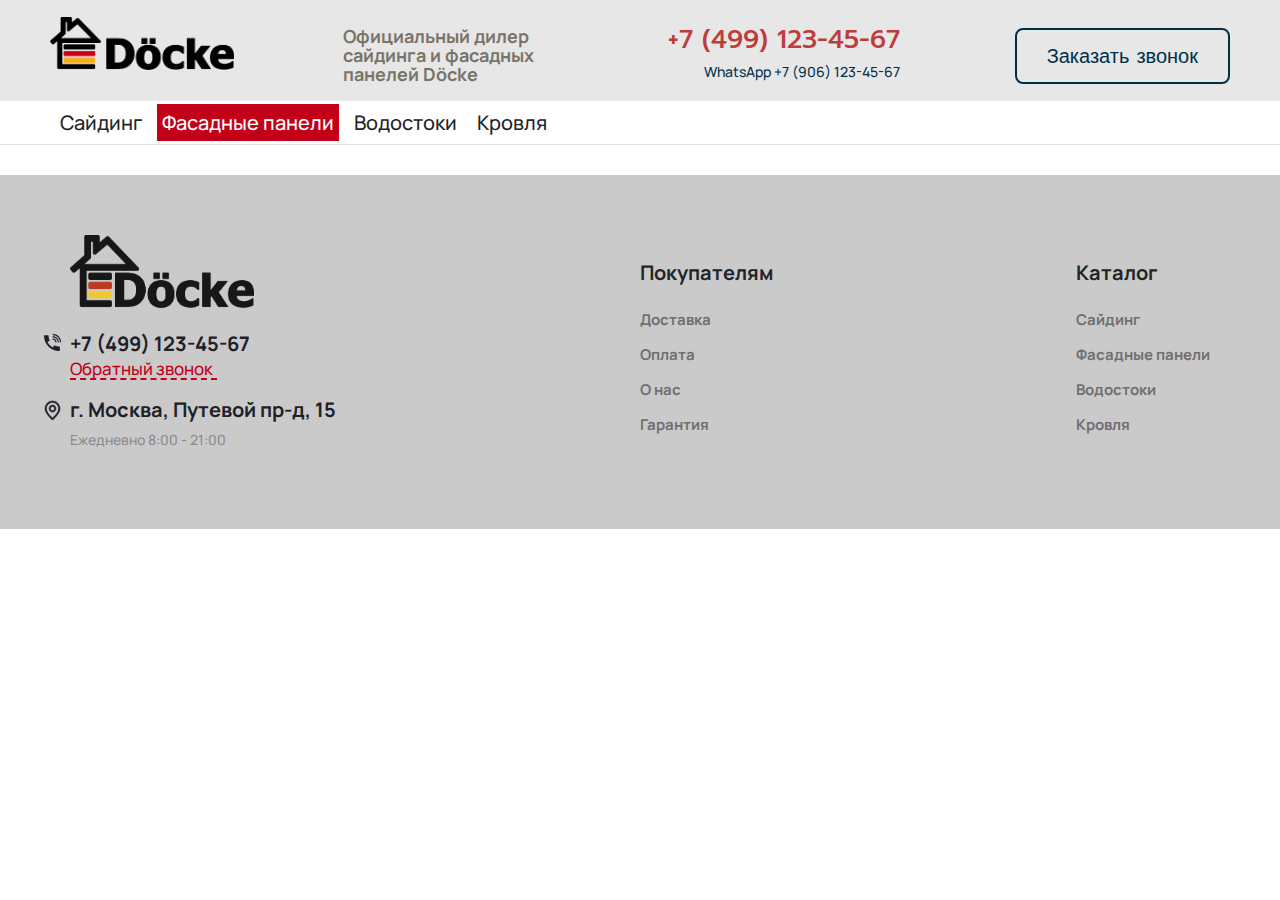
==== product.html @ a4b22310 "55" ====
<!DOCTYPE html>
<html lang="en">
<head>
  <meta charset="UTF-8">
  <title>Title</title>
  <link rel="preconnect" href="https://fonts.googleapis.com">
  <link rel="preconnect" href="https://fonts.gstatic.com" crossorigin>
  <link href="https://fonts.googleapis.com/css2?family=Manrope:wght@400;500&family=Prompt:wght@500;700&display=swap"
        rel="stylesheet">
  <link rel="stylesheet" href="https://unpkg.com/swiper/swiper-bundle.min.css"/>
  <link rel="stylesheet" href="css/reset.css">
  <link rel="stylesheet" href="css/slick.css">
  <link rel="stylesheet" href="css/style.css">
</head>
<body>
<button class="scrollUp"></button>
<header class="header">
  <div class="container">
    <div class="header-wrapper">
      <div class="logo">
        <img src="images/icons/logo.webp" alt="logo" class="logo-img">
      </div>
      <div class="header-oficial-text">
        <p class="oficial-text">
          Официальный дилер
          сайдинга и фасадных
          панелей Döcke
        </p>
      </div>
      <div class="header-phone">
        <div class="phone-num">
          <a href="tel:+74991234567" class="phone-link">+7 (499) 123-45-67</a>
        </div>
        <div class="whatsapp">
          <a href="https://web.whatsapp.com/send?phone=79061234567" class="whatsapp-link">WhatsApp +7 (906)
            123-45-67</a>
        </div>
      </div>
      <button class="header-callback">
        <span>Заказать звонок</span>
      </button>
    </div>
  </div>
  <div class="header-bottom-wrapper">
    <div class="container">
      <div class="header-bottom-inner">
        <ul class="catalog-inner">
          <li class="catalog-list-item">
            <a href="#" class="catalog-link-item">
              Сайдинг
            </a>
          </li>
          <li class="catalog-list-item">
            <a href="#" class="catalog-link-item active">
              Фасадные панели
            </a>
          </li>
          <li class="catalog-list-item">
            <a href="#" class="catalog-link-item">
              Водостоки
            </a>
          </li>
          <li class="catalog-list-item">
            <a href="#" class="catalog-link-item">
              Кровля
            </a>
          </li>
        </ul>
      </div>
    </div>
  </div>
</header>


<section class="catalog">
  <div class="container">
    <div class="catalog-inner">
      <div class="filter-catalog">

      </div>

</section>

<footer class="footer">
  <div class="container">
    <div class="footer-wrapper">
      <div class="contact">
        <div class="logo">
          <img src="images/logo-bottom.png" alt="logo" class="logo-img">
        </div>
        <div class="phone-item">
          <span class="phone-top"></span>
          <a href="tel:+74991234567" class="phone-link-footer">+7 (499) 123-45-67</a>
          <a href="#" class="bottom-callback">Обратный звонок</a>
        </div>
        <div class="address">
          <span class="city-name">г. Москва, Путевой пр-д, 15 </span>
          <span class="working-mode">Ежедневно 8:00 - 21:00</span>
        </div>
      </div>
      <div class="menu">
        <div class="byers">
          <p class="list-title">Покупателям</p>
          <ul class="list-byers">
            <li class="list-item">
              <a href="#" class="byers-link">
                Доставка
              </a>
            </li>
            <li class="list-item">
              <a href="#" class="byers-link">
                Оплата
              </a>
            </li>
            <li class="list-item">
              <a href="#" class="byers-link">
                О нас
              </a>
            </li>
            <li class="list-item">
              <a href="#" class="byers-link">
                Гарантия
              </a>
            </li>
          </ul>
        </div>
        <div class="catalog">
          <p class="list-title">Каталог</p>
          <ul class="catalog-list">
            <li class="list-item">
              <a href="#" class="catalog-link">
                Сайдинг
              </a>
            </li>
            <li class="list-item">
              <a href="#" class="catalog-link">
                Фасадные панели
              </a>
            </li>
            <li class="list-item">
              <a href="#" class="catalog-link">
                Водостоки
              </a>
            </li>
            <li class="list-item">
              <a href="#" class="catalog-link">
                Кровля
              </a>
            </li>
          </ul>
        </div>
      </div>
    </div>
  </div>
</footer>
<script src="js/jquery-3.6.0.min.js"></script>
<script src="js/loopcounter.js"></script>
<script src="js/slick.js"></script>
<script src="js/main.js"></script>
</body>
</html>
---- css/style.css ----
@import "siding.css";

*,
*::before,
*::after {
    box-sizing: border-box;
}

a {
    color: inherit;
    text-decoration: none;
}

button {
    border: none;
    background-color: transparent;
    cursor: pointer;
    color: inherit;
}

.scrollUp {
    content: '';
    display: none;
    border: none;
    position: fixed;
    bottom: 25px;
    right: 25px;
    width: 41px;
    height: 41px;
    background-color: #fbac15;
    background-repeat: no-repeat;
    z-index: 3;
}

.scrollUp:hover {
    transition: all .2s ease;
    background-color: #C2870FFF;
}

.scrollUp::after {
    content: '';
    position: fixed;
    width: 17px;
    border-bottom: 3px solid #232427;
    right: 31px;
    z-index: 4;
    transform: rotate(45deg);

}

.scrollUp::before {
    content: '';
    position: fixed;
    width: 17px;
    border-bottom: 3px solid #232427;
    right: 41px;
    z-index: 4;
    transform: rotate(135deg);

}


li{
    list-style: none;
}

/* font-family: 'Manrope', sans-serif;
font-family: 'Prompt', sans-serif;
 */

/* #fbac15 --желтый */
/* #ca0019-- красный */

body {
    color: #003049;
    font-family: "Manrope", sans-serif;
    font-size: 14px;
    line-height: 19px;
    font-weight: 500;
}

.modal-wrapper {
    display: none;
    position: absolute;
    max-width: 500px;
    width: 50%;
    height: 250px;
    background: #232427;
    top: 32%;
    right: 31%;
    z-index: 10;
    border-radius: 8px;
    padding: 20px;
}

.input-text {
    position: relative;
    display: block;
    font-size: 18px;
    font-weight: 700;
    margin-top: 30px;
    text-align: center;
    color: white;
}

.close-btn {
    position: absolute;
    content: '';
    width: 30px;
    height: 30px;
    right: 10px;
    top: 18px;

}

.close-btn::after {
    position: absolute;
    content: '';
    border-bottom: 2px solid #fff;
    width: 23px;
    right: 10px;
    top: 8px;
    transform: rotate(45deg);
}

.close-btn::before {
    position: absolute;
    content: '';
    border-bottom: 2px solid #fff;
    width: 23px;
    right: 10px;
    top: 8px;
    transform: rotate(316deg);
}

.input-item {
    padding: 8px;
    margin-top: 10px;
    width: 100%;
}

.modal-inner {
    display: flex;
    justify-content: space-between;
}

.modal-btn {
    display: block;
    margin-top: 30px;
    padding: 10px 40px;
    background: #fbac15;
}

.container {
    max-width: 1220px;
    margin-left: auto;
    margin-right: auto;
    padding: 0 20px;
}

.header {
    padding: 10px 0 0;
    background-color: #e7e7e7;
}

.header-wrapper {
    display: flex;
    justify-content: space-between;
    align-items: center;
}

.logo {
    max-width: 184px;
    padding-bottom: 20px;
}

.logo-img {
    width: 100%;
}

.header-oficial-text {
    max-width: 226px;
}

.oficial-text {
    color: #797467;
    padding: 15px;
    font-weight: 700;
    font-size: 18px;
}

.header-phone {
    max-width: 296px;
    padding: 20px;
}

.phone-link {
    position: relative;
    color: #bf3c3c;
    font-size: 26px;
    font-weight: 500;
    font-family: "Prompt", sans-serif;
}


.mobile {
    font-size: 0;
}

.phone-link:hover {
    color: #003049;
    text-decoration: underline;
    font-weight: 700;
}

.whatsapp {
    text-align: end;
    padding-top: 10px;
}

.whatsapp-link {
    position: relative;
}

.whatsapp-link:hover {
    text-decoration: underline;
    font-weight: 700;
}

.header-callback {
    font-size: 20px;
    color: #003049;
    border: 2px solid #003049;
    padding: 11px 30px;
    border-radius: 8px;
    font-weight: 500;
    font-family: "Prompt", sans-serif;
}

.header-callback:hover {
    color: #ca0019;
    border: 2px solid #ca0019;
}

.main {
    padding: 90px 0 90px;
    background-color: #fafafa;
    position: relative;
}

.main-content {
    display: flex;
    justify-content: space-between;
    align-items: center;
}

.text-wrapper {
    width: 40%;
}

.main-title {
    font-weight: 700;
    font-size: 32px;
    line-height: 46px;
    color: #31302e;
}

.red-title {
    color: #c20018;
}

.yelloy-title {
    color: #fbac15;
}

.bg-main {
    max-width: 60%;
}

.bg-img {
    width: 100%;
}

.item-text {
    margin-left: 20px;
    font-size: 21px;
    font-weight: 400;
    color: #6b6b64;
}


.content-inner {
    max-width: 300px;
}

.add-sale {
    font-size: 20px;
    font-weight: 500;
    margin-top: 20px;
    padding: 15px 46px;
    background: #fbac15;
    color: #000;
    border-radius: 8px;
}

.add-sale:hover {
    color: #fff;
}

.sale-sale {
    padding-top: 22px;
    text-align: center;
    font-size: 18px;
}

.counter-wrapper {
    margin-top: 58px;
}

.text-counter {
    color: #c20018;
    font-size: 23px;
}

.counter-inner {
    padding-top: 18px;
    display: flex;
}

.counter-item {
    display: flex;
    flex-direction: column;
    justify-content: space-around;
    width: 80px;
    height: 80px;
    border: 2px solid #23242775;
    border-radius: 8px;
    padding: 10px;
    margin: 3px;
}

.counter-hours,
.counter-days,
.counter-minutes,
.counter-seconds {
    text-align: center;
    color: #c20018;
    font-size: 40px;
}

.counter-text {
    color: #d3d3d3;
    font-size: 12px;
    display: block;
    text-align: center;
}

.reasons {
    padding: 90px 0 90px;
}

.big-decor {
    text-align: center;
    font-size: 85px;
    color: #c20018;
    margin-right: 4px;
}

.reasons-decor-text {
    font-weight: 500;
    font-size: 32px;
    line-height: 54px;
    color: #797467;
    padding-bottom: 40px;
}

.reasons-content {
    display: flex;
    align-items: baseline;
}

.reasons-inner {
    display: flex;
    justify-content: space-between;
    align-items: center;
}

.reasons-item {
    display: flex;
    padding: 7px 0;
    align-items: center;
}

.reasons-num {
    font-size: 40px;
    font-weight: 700;
    color: #b7b7b7;
}

.reasons-text {
    font-size: 20px;
    font-weight: 700;
    margin-left: 20px;
    line-height: 30px;
}

.reasons-decor {
    position: relative;
    display: block;
    border: 2px solid #ca0019;
    width: 20px;
    height: 2px;
    border-radius: 10px;
}

.reasons-decor::after {
    position: absolute;
    content: "";
    border: 2px solid #000;
    width: 20px;
    height: 2px;
    top: -9px;
    left: -2px;
    border-radius: 10px;
}

.reasons-decor::before {
    position: absolute;
    content: "";
    border: 2px solid #fbac15;
    width: 20px;
    height: 2px;
    top: 5px;
    left: -2px;
    border-radius: 10px;
}

.item-wrapper {
    margin-left: 50px;
}

.reasons-bg {
    max-width: 500px;
    position: relative;
}

.decor-bg {
    width: 100%;
}

.pulse {
    position: absolute;
    border: 2px solid #cd5a69b8;
    border-radius: 50%;
    height: 380px;
    width: 380px;
    left: -50%;
    opacity: 0;
    top: -30px;
    z-index: -1;
    animation: pulseCenter 6s linear;
    animation-iteration-count: infinite;
}

.pulse.pulse-2 {
    animation-delay: 2s;
}

.pulse.pulse-3 {
    animation-delay: 4s;
}

@keyframes pulseCenter {
    0% {
        transform: scale(0.1);
        opacity: 0;
    }
    50% {
        opacity: 1;
    }
    100% {
        transform: scale(1.2);
        opacity: 0;
    }
}

.products {
    padding: 90px 0 90px;
    background-color: #fafafa;
}

.products-title {
    text-align: center;
    font-weight: 700;
    font-size: 40px;
    line-height: 54px;
    color: #797467;
}

.products-title-wrapper {
    display: flex;
    align-items: baseline;
}

.products-top-wrapper {
    display: flex;
    justify-content: space-between;
    align-items: center;
    padding: 10px 10px 60px;
}

.category-counter {
    margin-left: 32px;
}

.siries-num,
.siries-text {
    font-size: 18px;
    color: #c20018;
}

.category-title {
    font-size: 33px;
}

.view-all-category {
    position: relative;
    padding: 10px 38px 10px 10px;
    background-color: #ccc;
}

.view-all-category::after {
    position: absolute;
    content: '';
    border-bottom: 2px solid #c20018;
    width: 15px;
    height: 1px;
    right: 16px;
    top: 50%;
}

.view-all-category::before {
    position: absolute;
    content: '';
    border-bottom: 2px solid #c20018;
    width: 5px;
    height: 1px;
    right: 16px;
    top: 46%;
    transform: rotate(45deg);
}

.view-all-category:hover {
    background-color: #fbac15;
    color: white;
}

.view-all-category span {
    font-size: 14px;
    color: #c20018;
}

.products-siries-inner {
    display: flex;
    flex-wrap: wrap;
}

.products-siries-item {
    display: flex !important;
    flex-direction: column;
    justify-content: end;
    background-color: #fff;
    max-width: 275px;
    margin: 10px;
    padding: 10px;
    border: 1px solid #e0e0e0;
    overflow: hidden;
}

.prewiev-img {
    transition: all .4s ease-in-out;
    width: 100%;
}

.prewiev-img:hover {
    transform: scale(0.95);
}

.products-siries-id {
    text-align: center;
    font-weight: 700;
    font-size: 16px;
    padding: 10px 0 10px;
}

.popular-product {
    padding: 90px 0 90px;
}

.popular-inner {
    position: relative;
}

.popular-item {
    display: flex !important;
    max-width: 371px;
    height: 510px;
    border: 1px solid #e0e0e0;
    margin: 10px;
    flex-direction: column;
    justify-content: space-between;
    transition: all .3s ease-in-out;
}

.popular-item:hover {
    transform: scale(1.005);
    box-shadow: 4px 4px 36px -4px rgba(34, 60, 80, 0.28);
}

.popular-link {
    display: block;
    padding: 10px;
    overflow: hidden;
}

.popular-img {
    width: 100%;
}

.popular-bottom-text {
    padding: 10px;
    width: 100%;
    background-color: #fafafa;
    display: flex;
    flex-direction: column;
}

.popular-text {
    padding: 12px;
    font-size: 22px;
    font-weight: 700;
    font-family: 'Prompt', sans-serif;
}

.popular-price {
    display: block;
    font-size: 20px;
    border-bottom: 1px dashed #cccccc;
    line-height: 35px;
}

.popular-category {
    display: block;
    font-size: 20px;
    border-bottom: 1px dashed #cccccc;
    line-height: 35px;
}

.popular-bye {
    margin-top: 10px;
    display: block;
    text-align: center;
    padding: 10px 15px;
    background-color: #c20018;
    color: white;
}

.slick-prev {
    position: absolute;
    font-size: 0;
    width: 40px;
    height: 40px;
    background-color: #232427;
    bottom: 50%;
    left: -16px;
    z-index: 1;
}

.slick-next {
    position: absolute;
    font-size: 0;
    width: 40px;
    height: 40px;
    background-color: #232427;
    bottom: 50%;
    right: -16px;
    z-index: 1;
}

.slick-next:hover {
    background-color: #c20018;
    transition: all .3s ease-in-out;
    transform: scale(1.3);
    box-shadow: 4px 4px 18px 9px rgba(146, 146, 146, 0.3);
}

.slick-prev:hover {
    background-color: #c20018;
    transition: all .3s ease-in-out;
    transform: scale(1.3);
    box-shadow: 4px 4px 18px 9px rgba(146, 146, 146, 0.3);
}

.slick-prev::after {
    position: absolute;
    content: '';
    border-bottom: 3px solid #fff;
    width: 15px;
    left: 10px;
    border-radius: 6px;
    bottom: 54%;
    transform: rotate(320deg);
}

.slick-prev::before {
    position: absolute;
    content: '';
    border-bottom: 3px solid #fff;
    width: 15px;
    left: 10px;
    border-radius: 6px;
    bottom: 33%;
    transform: rotate(220deg);
}

.slick-next::after {
    position: absolute;
    content: '';
    border-bottom: 3px solid #fff;
    width: 15px;
    left: 14px;
    border-radius: 6px;
    bottom: 54%;
    transform: rotate(45deg);
}

.slick-next::before {
    position: absolute;
    content: '';
    border-bottom: 3px solid #fff;
    width: 15px;
    left: 14px;
    border-radius: 6px;
    bottom: 32%;
    transform: rotate(320deg);
}

.slick-slide {
    margin: 10px;
}

.benefits {
    padding: 60px 0 60px;
    background-color: #1D2027;
}

.benefits-title {
    padding: 70px 0 70px;
    text-align: center;
    font-size: 32px;
    color: white;
}

.benefits__wrapper-item {
    display: flex;
    margin-bottom: 85px;
    height: 267px;
}

.content-img1 {
    width: 70%;
    background-image: url(../images/benefits/Фасадные-панели-Docke-Klinker-под-клинкерный-кирпич-цвета-Каракумы.png);
}

.content-img2 {
    width: 70%;
    background-image: url(../images/benefits/Гибкая-черепица-Docke-PREMIUM-ШЕФФИЛД-Фладен-купить-мягкую-кровлю-Дёке.png);
}

.content-img3 {
    width: 70%;
    background-image: url(../images/benefits/Купить-водостоки-для-крыши-—-цены-на-пластиковые-водосточные-системы-«Дёке».png);
}

.content-img4 {
    width: 70%;
    background-image: url(../images/benefits/Pdf.png);
}

.benefits-img {
    width: 100%;
    display: block;
}

.benefits-content {
    width: 30%;
    background-color: #fff;
    padding: 35px;
    display: flex;
    flex-direction: column;
    justify-content: space-between;
}

.benefits-subtitle {
    font-size: 18px;
    padding-top: 40px;
}

.content-top {
    display: flex;
    justify-content: space-between;
    align-items: center;
}

.num-item {
    color: #c20018;
    font-size: 18px;
    font-weight: 700;
}

.decor-item {
    display: block;
    position: relative;
}

.decor-item::before {
    position: absolute;
    content: '';
    width: 16px;
    border-bottom: 3px solid #c20018;
    top: 0;
    right: 0;
}

.decor-item::after {
    position: absolute;
    content: '';
    width: 16px;
    border-bottom: 3px solid #c20018;
    top: 0;
    right: 0;
    transform: rotate(90deg);
}

.benefits-text {
    color: #8A8B90;
}

.slick-dots {
    display: flex;
    margin-left: 5%;
    font-size: 0;
}

li.slick-active {
    background-color: #c20018;
}

.slick-dots > li {
    width: 8px;
    height: 8px;
    border-radius: 90px;
    border: 1px solid #c20018;
    margin: 0 3px;
}

.slick-dots li button {
    font-size: 0;
}

.review {
    padding: 90px 0 90px;
}

.view-all-review {
    width: 162px;
    display: flex;
    justify-content: space-between;
    align-items: center;
    padding: 12px;
    margin-bottom: 10px;
    background-color: #ccc;
}

.view-all-review span {
    display: block;
}

.review-item {
    position: relative;
    background: #F4F6F8;
    height: 300px;
}

.review-img-wrap {
    position: absolute;
    right: 35px;
    bottom: -19%;
    width: 315px;
    height: 315px;
    background-repeat: no-repeat;
    background-position: center;
    background-size: contain;
    border-radius: 50%;
}

.review-img {
    width: 100%;
    display: block;
    border-radius: 5%;
}

.review-content {
    width: 66%;
    padding: 25px;
}

.review-content-top {
    border-bottom: 1px solid #E3E3E3FF;
    padding: 8px;
}

.review-name {
    font-size: 22px;
    color: #000;
    line-height: 20px;
}

.review-date {
    color: #8A8B90;
    margin-left: 20px;
}

.review-plus,
.review-content-main {
    display: flex;
}

.plus-text {
    margin-left: 11px;
}

.review-minus,
.review-content-main {
    margin-top: 20px;
    display: flex;
}

.review-content-middle {
    margin-top: 20px;
}

.review-descr {
    color: #8A8B90;
    margin-right: 10px;
}

.jobs {
    padding: 90px 0 175px;
    background: #F4F6F8;
}

.jobs-inner {
    display: grid;
    grid-gap: 10px;
    grid-template-columns: repeat(4, 1fr);
    grid-template-rows: repeat(2, 1fr);
}

.jobs-item {
    overflow: hidden;
    position: relative;
    border-radius: 2%;
}

.jobs-img {
    transform: scale(3);
    width: 100%;
    z-index: 1;
    filter: grayscale(100%) blur(1px) brightness(68%);
}

.jobs-img:hover {
    filter: grayscale(0);
    transform: scale(1.1);
    transition: all .3s ease-in-out;
    z-index: -1;
}

.jobs-content {
    position: absolute;
    z-index: 1;
    width: 100%;
}

.jobs-wrap-text {
    padding: 30px;
    display: flex;
    justify-content: space-between;
}

.text-item,
.jobs-num {
    color: white;
    font-size: 21px;
    line-height: 28px;
}

.jobs-link {
    display: block;
    background-color: #fbac15;
    color: white;
    font-size: 16px;
    text-align: center;
    width: 39px;
    height: 38px;
    padding: 10px;
    margin-left: 30px;
}

.question {
    padding: 90px 0 90px;
}

.question-text {
    flex-grow: 1;
    padding: 0 10px;
}

.question-text form {
    width: 100%;
}
.question-wrapper {
    display: flex;
    justify-content: space-between;
    align-items: center;
}

.question-content {
    padding: 0 10px;
}

.bottom-img {
    display: block;
    width: 100%;
}

.form-wrapper {
    display: block;
    max-width: 500px;
}

.bottom-text {
    font-size: 18px;
    line-height: 41px;

}

.red-bg {
    padding: 3px;
    background-color: #c20018;
    color: white;
}

.input-bottom {
    display: block;
    background: #F4F6F8;
    border: none;
    margin-top: 30px;
    padding: 10px;
    width: 100%;
}

.question-subtitle {
    margin-bottom: 30px;
    font-size: 45px;
    color: #1D2027;
    line-height: 54px;
}

.input-bottom-btn {
    border-radius: 4px;
    margin-top: 30px;
    padding: 10px 20px;
    background: #fbac15;
    color: #1D2027;
    font-size: 20px;
    font-weight: 700;
    width: 100%;
}

.footer {
    background: #cacacb;
    padding: 60px 0 60px;
}

.footer-wrapper {
    padding: 0 20px;
    display: flex;
    justify-content: space-between;
    align-items: center;
}

.menu {
    display: contents;
}

.phone-item,
.address {
    display: flex;
    flex-direction: column;
    margin-bottom: 20px;
}

.phone-link-footer,
.city-name {
    position: relative;
    font-size: 20px;
    font-weight: 700;
    color: #1D2027;
}

.phone-link-footer::before {
    position: absolute;
    content: '';
    background-image: url(../images/icons/phone-bottom.svg);
    width: 17px;
    height: 17px;
    left: -26px;
    top: 0;
}

.bottom-callback {
    margin-top: 6px;
    color: #c20018;
    font-size: 17px;
    border-bottom: 2px dashed #c20018;
    width: 147px;
}

.working-mode {
    margin-top: 11px;
    color: #8A8B90;
}

.city-name::before {
    position: absolute;
    content: '';
    background-image: url(../images/icons/map-icon.svg);
    width: 17px;
    height: 21px;
    left: -26px;
    top: 0;
}

.list-item {
    padding: 8px 0 8px;

}

.list-title {
    font-size: 20px;
    color: #232427;
    font-weight: 700;
}

.byers-link,
.catalog-link {
    font-size: 15px;
    color: #707070;
    font-weight: 700;
}

.list-byers,
.catalog-list {
    padding-top: 20px;
}

@media (max-width: 1100px) {
    .oficial-text {
        color: #797467;
        padding: 10px;
        font-weight: 700;
        font-size: 14px;
    }

    .phone-link {
        font-size: 22px;
    }

    .header-callback {
        font-size: 16px;
        color: #003049;
        border: 2px solid #003049;
        padding: 7px 16px;
        border-radius: 8px;
        font-weight: 500;
        font-family: "Prompt", sans-serif;
    }

    .main {
        padding: 45px 0 45px;
        background-color: #fafafa;
        position: relative;
    }

    .main-title {
        font-size: 28px;
        line-height: 40px;
    }

    .text-counter {
        padding-top: 0;
    }

    .add-sale {
        font-size: 18px;
        font-weight: 500;
        margin-top: 12px;
        padding: 10px 24px;
    }

    .sale-sale {
        padding-top: 12px;
        font-size: 19px;
        text-align: start;
    }

    .reasons {
        padding: 70px 0 70px;
    }

    .reasons-bg {
        max-width: 50%;
    }

    .pulse {
        width: 300px;
        height: 300px;
    }

    .reasons-text {
        font-size: 16px;
    }

    .big-decor {
        font-size: 66px;
    }

    .reasons-decor-text {
        font-size: 26px;
    }

    .item-wrapper {
        margin-left: 30px;
    }

    .reasons-text {
        line-height: 20px;
    }

    .products {
        padding: 70px 0 70px;
    }

    .products-top-wrapper {
        padding: 35px 10px 35px;
    }

    .products-title {
        font-size: 35px;
    }

    .category-title {
        font-size: 28px;
    }

    .siries-num, .siries-text {
        font-size: 14px;
    }

    .view-all-category span {
        font-size: 12px;
    }

    .jobs-inner {
        display: grid;
        grid-template-columns: repeat(2, 1fr);
        grid-template-rows: repeat(2, 1fr);
    }

    .benefits-subtitle {
        font-size: 15px;
        padding-top: 22px;
    }

    .benefits-content {
        padding: 20px;
    }

    .review-content {
        width: 50%;
    }
    .review-content-middle {
        margin-top: 6px;
    }
    .review-minus,
    .review-content-main {
        margin-top: 10px;
    }
    .review-content-text {
        font-size: 12px;
        height: 110px;
        overflow: hidden;
    }
    .plus-text {
        font-size: 12px;
    }

}

@media (max-width: 860px) {
    .logo {
        max-width: 130px;
        padding-bottom: 0;
    }

    .oficial-text {
        font-size: 12px;
    }

    .header-phone {
        padding: 0;
    }

    .phone-link {
        font-size: 16px;
    }

    .header-callback {
        font-size: 12px;
        padding: 5px 10px;
    }

    .counter-item {
        width: 80px;
    }

    .add-sale {
        font-size: 16px;
        font-weight: 500;
        margin-top: 12px;
        padding: 8px 13px;
    }

    .popular-product {
        padding: 30px 0 30px;
    }

    .counter-item {
        padding: 5px;
        margin: 4px;
    }

    .popular-item {
        height: 426px;
    }

    .popular-text {
        padding: 6px;
        font-size: 12px;
    }

    .popular-price {
        font-size: 17px;
        line-height: 19px;
    }

    .popular-category {
        font-size: 16px;
        line-height: 24px;
    }

    .popular-bye {
        margin-top: 10px;
        padding: 6px 11px;
    }
    .question-subtitle {
        font-size: 30px;
    }
    .bottom-text {
        font-size: 14px;
    }
    .jobs {
        padding: 0 0 31px;
        background: #F4F6F8;
    }
}

@media (max-width: 750px) {

    .header-phone {
        display: flex;
    }

    .phone-link,
    .whatsapp-link {
        font-size: 0;
    }

    .phone-link::after {
        position: absolute;
        content: '';
        background-image: url(../images/icons/phone.svg);
        left: -10px;
        bottom: -18px;
        width: 30px;
        height: 30px;
    }

    .whatsapp-link::before {
        position: absolute;
        content: "";
        background-image: url(../images/icons/social_whatsapp.svg);
        width: 30px;
        height: 30px;
        left: -58px;
        bottom: -7px;
    }

    .text-wrapper {
        width: 45%;
    }

    .main-title {
        font-weight: 700;
        font-size: 27px;
        line-height: 30px;
    }

    .counter-hours,
    .counter-days,
    .counter-minutes,
    .counter-seconds {
        text-align: center;
        color: #c20018;
        font-size: 27px;
    }

    .counter-text {
        font-size: 10px;
    }

    .counter-inner {
        padding-top: 8px;
    }

    .products {
        padding: 40px 0 40px;
    }

    .popular-item {
        height: 356px;
    }

    .benefits-subtitle {
        font-size: 14px;
        padding-top: 4px;
    }

    .benefits-subtitle {
        font-size: 13px;
        padding-top: 5px;
    }

    .benefits-text {
        font-size: 12px;
    }
    .review-item {
        height: inherit;
    }
    .review-img-wrap {
        display: none;
    }
    .review-content {
         width: inherit;
        margin: 0 auto;
    }
    .question {
        padding: 30px 0 30px;
        background-position: inherit;
    }
    .question-subtitle {
        font-size: 30px;
    }
}


@media (max-width: 650px) {
    .modal-wrapper {
        right: 8%;
        width: 80%;
    }

    .input-text {
        margin-top: 18px;
    }

    .modal-btn {
        margin-top: 10px;
        width: 100%;
    }

    .main {
        padding: 25px 0 25px;
    }

    .oficial-text {
        display: none;
    }

    .main-content {
        flex-direction: column;
    }

    .text-wrapper {
        width: 100%;
    }

    .bg-main {
        max-width: 100%;
        padding-top: 20px;
    }

    .counter-inner {
        justify-content: center;
    }

    .content-inner {
        display: flex;
        justify-content: space-between;
        max-width: 650px;
    }

    .add-sale {
        font-size: 16px;
        font-weight: 700;
        margin-top: 12px;
        padding: 5px 10px;
    }

    .sale-sale {
        font-size: 13px;
        margin-left: 10px;
    }

    .counter-item {
        width: 50px;
        height: 52px;
        border-radius: 8px;
        padding: 5px;
        margin: 4px;
    }

    .counter-wrapper {
        margin-top: 35px;
    }

    .text-counter {
        text-align: center;
    }

    .counter-hours,
    .counter-days,
    .counter-minutes,
    .counter-seconds {
        font-size: 20px;
    }

    .reasons {
        padding: 32px 0 8px;
    }

    .reasons-inner {
        flex-direction: column;
    }

    .reasons-bg {
        padding-top: 40px;
    }

    .reasons-content {
        justify-content: center;
    }

    .pulse {
        height: 300px;
        width: 300px;
        left: -36%;
        top: 27px;
    }

    .reasons-decor-text {
        padding-bottom: 10px;
    }

    .view-all-category {
        position: relative;
        padding: 7px 34px 7px 7px;
        background-color: #ccc;
    }

    .products-siries-item {
        height: 229px;
    }
    .products-top-wrapper {
        padding: 19px 0 12px;
    }

    .category-counter {
        margin-left: 6px;
    }

    .category-title {
        margin-bottom: 15px;
    }

    .view-all-category {
        padding: 7px;
    }

    .view-all-category::before {
        display: none;
    }

    .view-all-category::after {
        display: none;
    }

    .view-all-category::after {
        position: absolute;
        content: '';
        border-bottom: 2px solid #c20018;
        width: 15px;
        height: 1px;
        right: 10px;
        top: 55%;
    }

    .text-item, .jobs-num {
        color: white;
        font-size: 17px;
        line-height: 20px;
    }

    .jobs-wrap-text {
        padding: 18px;
        display: flex;
        justify-content: space-between;
    }

    .jobs-link {
        width: 51px;
    }

    .popular-price {
        font-size: 15px;
        line-height: 14px;
    }

    .popular-category {
        font-size: 13px;
        line-height: 20px;
    }

    .popular-item {
        height: 290px;
    }

    .benefits {
        padding: 30px 0 1px;
    }

    .benefits-title {
        padding: 7px 0 40px;
    }

    .benefits__wrapper-item {
        height: 364px;
        margin-top: 0;
        margin-bottom: 24px;
    }

    .benefits-content {
        width: 40%;
    }

    .content-img1 {
        width: 60%;
        background-size: cover;
        background-repeat: no-repeat;
        background-position: left;
        background-image: url(../images/benefits/Фасадные-панели-Docke-Klinker-под-клинкерный-кирпич-цвета-Каракумы.png);
    }

    .content-img2 {
        width: 60%;
        background-size: cover;
        background-repeat: no-repeat;
        background-image: url(../images/benefits/Гибкая-черепица-Docke-PREMIUM-ШЕФФИЛД-Фладен-купить-мягкую-кровлю-Дёке.png);
    }

    .content-img3 {
        background-size: cover;
        background-repeat: no-repeat;
        background-position: center;
        width: 60%;
        background-image: url(../images/benefits/Купить-водостоки-для-крыши-—-цены-на-пластиковые-водосточные-системы-«Дёке».png);
    }

    .content-img4 {
        background-size: cover;
        background-repeat: no-repeat;
        background-position: center;
        width: 60%;
        background-image: url(../images/benefits/Pdf.png);
    }

    .review {
        padding: 20px 0 20px;
    }
    .jobs {
        padding: 20px 0 20px;
    }

    .input-bottom {
        background: #F4F6F8;
        border: none;
        margin-top: 12px;
        padding: 10px;
    }
    .question-wrapper {
        flex-direction: column-reverse;
    }
    .question-subtitle {
        font-weight: 700;
        line-height: 34px;
        font-size: 28px;
        text-align: center;
        margin-bottom: 14px;
    }
    .bottom-text {
        font-size: 16px;
        line-height: 41px;
        text-align: center;
        display: block;
        padding-bottom: 8px;
    }
    .question-text {
        padding: 0 10px;
        width: 80%;
    }

    .footer-wrapper {
        justify-content: center;
    }

    .footer {
        padding: 20px 0 20px;
    }

    .logo-bottom {
        margin-bottom: 20px;
    }
    .bottom-callback {
        margin-top: 6px;
        color: #c20018;
        font-size: 11px;
        border-bottom: 1px dashed #c20018;
        width: 97px;
    }
    .menu {
        display: none;
    }
}


@media (max-width: 420px) {
    .header-callback {
        font-size: 14px;
        padding: 3px 6px;
    }

    .logo {
        max-width: 80px;
    }

    .main {
        padding: 10px 0 10px;
    }

    .pulse {
        height: 250px;
        width: 250px;
        left: -23%;
        top: 37px;
    }

    .reasons-bg {
        padding-top: 60px;
    }

    .products-siries-id {
        text-align: center;
        font-weight: 700;
        font-size: 14px;
        padding: 10px 0 6px;
    }

    .jobs-inner {
        display: grid;
        grid-template-columns: repeat(1, 1fr);
        grid-template-rows: repeat(1, 1fr);
        padding: 10px;
    }

    .jobs-link {
        margin-top: 50px;
        width: 51px;
    }

    .siries-num,
    .siries-text {
        font-size: 10px;
    }

    .products {
        padding: 20px 0 20px;
    }

    .view-all-category {
        padding: 5px;
        font-size: 12px;
    }

    .slick-dots > li {
        width: 6px;
        height: 6px;
        margin: 0 2px;
    }

    .products-top-wrapper {
        display: flex;
        justify-content: space-between;
        flex-direction: column;
        align-items: start;
        padding: 10px 10px 0;
    }

    .view-all-category {
        margin-top: 4px;
    }

    .benefits__wrapper-item {
        height: 288px;
    }

    .benefits-content {
        width: 50%;
    }

    .content-img1 {
        width: 50%;
        background-size: cover;
        background-repeat: no-repeat;
        background-position: left;
        background-image: url(../images/benefits/Фасадные-панели-Docke-Klinker-под-клинкерный-кирпич-цвета-Каракумы.png);
    }

    .content-img2 {
        width: 50%;
        background-size: cover;
        background-repeat: no-repeat;
        background-image: url(../images/benefits/Гибкая-черепица-Docke-PREMIUM-ШЕФФИЛД-Фладен-купить-мягкую-кровлю-Дёке.png);
    }

    .content-img3 {
        background-size: cover;
        background-repeat: no-repeat;
        background-position: center;
        width: 50%;
        background-image: url(../images/benefits/Купить-водостоки-для-крыши-—-цены-на-пластиковые-водосточные-системы-«Дёке».png);
    }

    .content-img4 {
        background-position: center;
        width: 50%;
        background-image: url(../images/benefits/Pdf.png);
    }
    .bottom-text {
        font-size: 18px;
    }
    .input-bottom-btn {
        font-size: 16px;
    }

    .view-all-review {
        width: 151px;
        display: flex;
        justify-content: space-between;
        align-items: center;
        padding: 5px;
        margin-bottom: 10px;
        background-color: #ccc;
    }

}

@media (max-width: 320px) {
    .container {
        padding: 0 10px;
    }

    .logo {
        max-width: 66px;
    }

    .whatsapp-link::before {
        bottom: -9px;
        left: -49px;
    }

    .phone-link::after {
        bottom: -19px;
    }
}
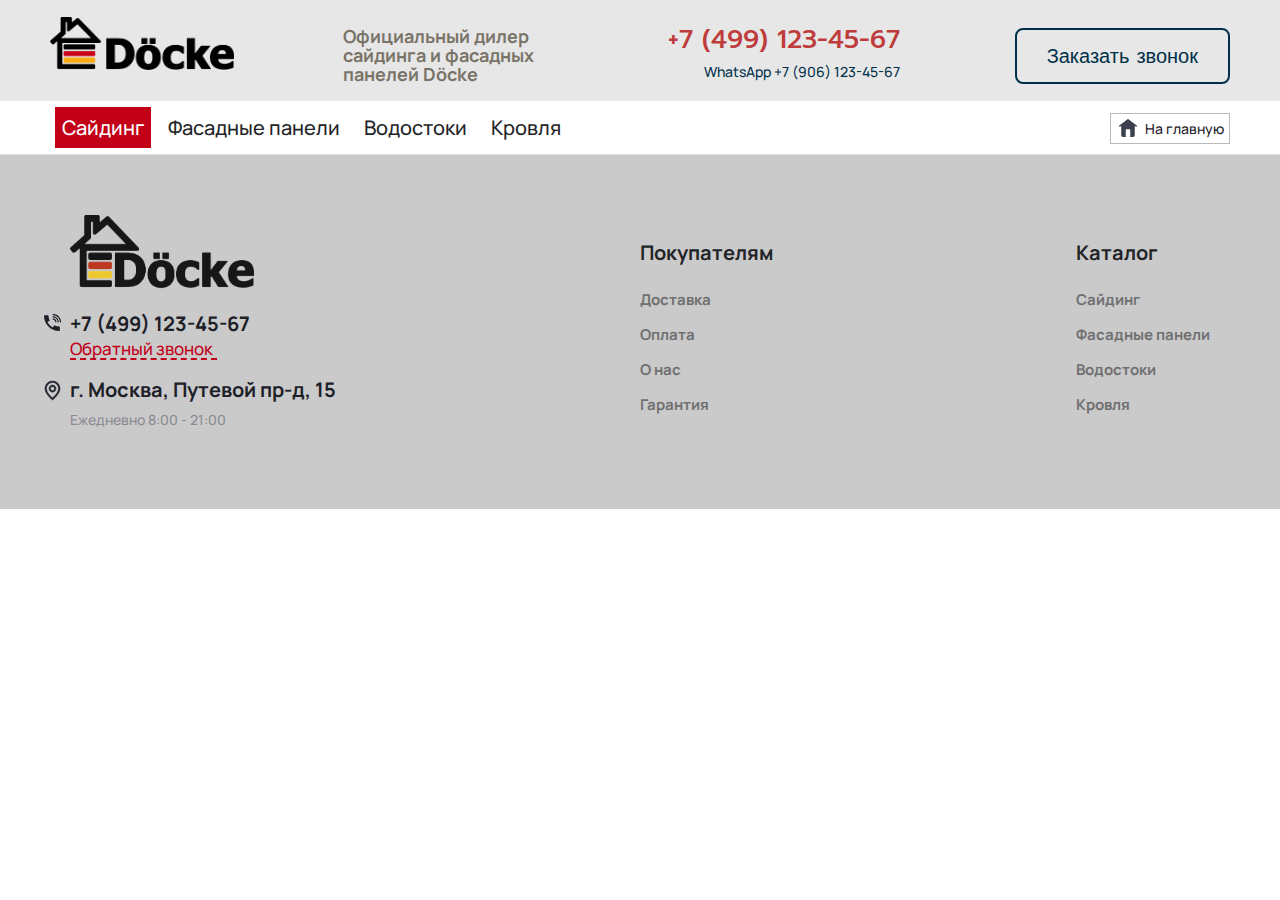
==== commit 09cf52ca: "66" ====
--- a/product.html
+++ b/product.html
@@ -1,157 +1,162 @@
 <!DOCTYPE html>
 <html lang="en">
 <head>
-  <meta charset="UTF-8">
-  <title>Title</title>
-  <link rel="preconnect" href="https://fonts.googleapis.com">
-  <link rel="preconnect" href="https://fonts.gstatic.com" crossorigin>
-  <link href="https://fonts.googleapis.com/css2?family=Manrope:wght@400;500&family=Prompt:wght@500;700&display=swap"
-        rel="stylesheet">
-  <link rel="stylesheet" href="https://unpkg.com/swiper/swiper-bundle.min.css"/>
-  <link rel="stylesheet" href="css/reset.css">
-  <link rel="stylesheet" href="css/slick.css">
-  <link rel="stylesheet" href="css/style.css">
+    <meta charset="UTF-8">
+    <title>Title</title>
+    <link rel="preconnect" href="https://fonts.googleapis.com">
+    <link rel="preconnect" href="https://fonts.gstatic.com" crossorigin>
+    <link href="https://fonts.googleapis.com/css2?family=Manrope:wght@400;500&family=Prompt:wght@500;700&display=swap"
+          rel="stylesheet">
+    <link rel="stylesheet" href="https://unpkg.com/swiper/swiper-bundle.min.css"/>
+    <link rel="stylesheet" href="css/reset.css">
+    <link rel="stylesheet" href="css/slick.css">
+    <link rel="stylesheet" href="css/style.css">
 </head>
 <body>
 <button class="scrollUp"></button>
 <header class="header">
-  <div class="container">
-    <div class="header-wrapper">
-      <div class="logo">
-        <img src="images/icons/logo.webp" alt="logo" class="logo-img">
-      </div>
-      <div class="header-oficial-text">
-        <p class="oficial-text">
-          Официальный дилер
-          сайдинга и фасадных
-          панелей Döcke
-        </p>
-      </div>
-      <div class="header-phone">
-        <div class="phone-num">
-          <a href="tel:+74991234567" class="phone-link">+7 (499) 123-45-67</a>
+    <div class="container">
+        <div class="header-wrapper">
+            <div class="logo">
+                <img src="images/icons/logo.webp" alt="logo" class="logo-img">
+            </div>
+            <div class="header-oficial-text">
+                <p class="oficial-text">
+                    Официальный дилер
+                    сайдинга и фасадных
+                    панелей Döcke
+                </p>
+            </div>
+            <div class="header-phone">
+                <div class="phone-num">
+                    <a href="tel:+74991234567" class="phone-link">+7 (499) 123-45-67</a>
+                </div>
+                <div class="whatsapp">
+                    <a href="https://web.whatsapp.com/send?phone=79061234567" class="whatsapp-link">WhatsApp +7 (906)
+                        123-45-67</a>
+                </div>
+            </div>
+            <button class="header-callback">
+                <span>Заказать звонок</span>
+            </button>
         </div>
-        <div class="whatsapp">
-          <a href="https://web.whatsapp.com/send?phone=79061234567" class="whatsapp-link">WhatsApp +7 (906)
-            123-45-67</a>
+    </div>
+    <div class="header-bottom-wrapper">
+        <div class="container">
+            <div class="header-bottom-inner">
+                <ul class="catalog-inner">
+                    <li class="catalog-list-item">
+                        <a href="#" class="catalog-link-item active">
+                            Сайдинг
+                        </a>
+                    </li>
+                    <li class="catalog-list-item">
+                        <a href="#" class="catalog-link-item">
+                            Фасадные панели
+                        </a>
+                    </li>
+                    <li class="catalog-list-item">
+                        <a href="#" class="catalog-link-item">
+                            Водостоки
+                        </a>
+                    </li>
+                    <li class="catalog-list-item">
+                        <a href="#" class="catalog-link-item">
+                            Кровля
+                        </a>
+                    </li>
+                </ul>
+                <a href="index.html" class="back-benefits">На главную</a>
+            </div>
         </div>
-      </div>
-      <button class="header-callback">
-        <span>Заказать звонок</span>
-      </button>
     </div>
-  </div>
-  <div class="header-bottom-wrapper">
-    <div class="container">
-      <div class="header-bottom-inner">
-        <ul class="catalog-inner">
-          <li class="catalog-list-item">
-            <a href="#" class="catalog-link-item">
-              Сайдинг
-            </a>
-          </li>
-          <li class="catalog-list-item">
-            <a href="#" class="catalog-link-item active">
-              Фасадные панели
-            </a>
-          </li>
-          <li class="catalog-list-item">
-            <a href="#" class="catalog-link-item">
-              Водостоки
-            </a>
-          </li>
-          <li class="catalog-list-item">
-            <a href="#" class="catalog-link-item">
-              Кровля
-            </a>
-          </li>
-        </ul>
-      </div>
-    </div>
-  </div>
 </header>
 
 
-<section class="catalog">
-  <div class="container">
-    <div class="catalog-inner">
-      <div class="filter-catalog">
+<section class="product-main">
+    <div class="container">
+        <div class="product-main-wrapper">
+            <div class="product-slider">
 
-      </div>
+            </div>
+            <div class="product-description">
 
+            </div>
+        </div>
+    </div>
 </section>
 
 <footer class="footer">
-  <div class="container">
-    <div class="footer-wrapper">
-      <div class="contact">
-        <div class="logo">
-          <img src="images/logo-bottom.png" alt="logo" class="logo-img">
+    <div class="container">
+        <div class="footer-wrapper">
+            <div class="contact">
+                <div class="logo">
+                    <img src="images/logo-bottom.png" alt="logo" class="logo-img">
+                </div>
+                <div class="phone-item">
+                    <span class="phone-top"></span>
+                    <a href="tel:+74991234567" class="phone-link-footer">+7 (499) 123-45-67</a>
+                    <a href="#" class="bottom-callback">Обратный звонок</a>
+                </div>
+                <div class="address">
+                    <span class="city-name">г. Москва, Путевой пр-д, 15 </span>
+                    <span class="working-mode">Ежедневно 8:00 - 21:00</span>
+                </div>
+            </div>
+            <div class="menu">
+                <div class="byers">
+                    <p class="list-title">Покупателям</p>
+                    <ul class="list-byers">
+                        <li class="list-item">
+                            <a href="#" class="byers-link">
+                                Доставка
+                            </a>
+                        </li>
+                        <li class="list-item">
+                            <a href="#" class="byers-link">
+                                Оплата
+                            </a>
+                        </li>
+                        <li class="list-item">
+                            <a href="#" class="byers-link">
+                                О нас
+                            </a>
+                        </li>
+                        <li class="list-item">
+                            <a href="#" class="byers-link">
+                                Гарантия
+                            </a>
+                        </li>
+                    </ul>
+                </div>
+                <div class="catalog">
+                    <p class="list-title">Каталог</p>
+                    <ul class="catalog-list">
+                        <li class="list-item">
+                            <a href="#" class="catalog-link">
+                                Сайдинг
+                            </a>
+                        </li>
+                        <li class="list-item">
+                            <a href="#" class="catalog-link">
+                                Фасадные панели
+                            </a>
+                        </li>
+                        <li class="list-item">
+                            <a href="#" class="catalog-link">
+                                Водостоки
+                            </a>
+                        </li>
+                        <li class="list-item">
+                            <a href="#" class="catalog-link">
+                                Кровля
+                            </a>
+                        </li>
+                    </ul>
+                </div>
+            </div>
         </div>
-        <div class="phone-item">
-          <span class="phone-top"></span>
-          <a href="tel:+74991234567" class="phone-link-footer">+7 (499) 123-45-67</a>
-          <a href="#" class="bottom-callback">Обратный звонок</a>
-        </div>
-        <div class="address">
-          <span class="city-name">г. Москва, Путевой пр-д, 15 </span>
-          <span class="working-mode">Ежедневно 8:00 - 21:00</span>
-        </div>
-      </div>
-      <div class="menu">
-        <div class="byers">
-          <p class="list-title">Покупателям</p>
-          <ul class="list-byers">
-            <li class="list-item">
-              <a href="#" class="byers-link">
-                Доставка
-              </a>
-            </li>
-            <li class="list-item">
-              <a href="#" class="byers-link">
-                Оплата
-              </a>
-            </li>
-            <li class="list-item">
-              <a href="#" class="byers-link">
-                О нас
-              </a>
-            </li>
-            <li class="list-item">
-              <a href="#" class="byers-link">
-                Гарантия
-              </a>
-            </li>
-          </ul>
-        </div>
-        <div class="catalog">
-          <p class="list-title">Каталог</p>
-          <ul class="catalog-list">
-            <li class="list-item">
-              <a href="#" class="catalog-link">
-                Сайдинг
-              </a>
-            </li>
-            <li class="list-item">
-              <a href="#" class="catalog-link">
-                Фасадные панели
-              </a>
-            </li>
-            <li class="list-item">
-              <a href="#" class="catalog-link">
-                Водостоки
-              </a>
-            </li>
-            <li class="list-item">
-              <a href="#" class="catalog-link">
-                Кровля
-              </a>
-            </li>
-          </ul>
-        </div>
-      </div>
     </div>
-  </div>
 </footer>
 <script src="js/jquery-3.6.0.min.js"></script>
 <script src="js/loopcounter.js"></script>
--- a/css/style.css
+++ b/css/style.css
@@ -1495,8 +1495,10 @@
     }
 }
 
-
 @media (max-width: 650px) {
+    .header-wrapper {
+        padding-bottom: 8px;
+    }
     .modal-wrapper {
         right: 8%;
         width: 80%;
@@ -1622,7 +1624,7 @@
     }
 
     .category-title {
-        margin-bottom: 15px;
+        font-size: 20px;
     }
 
     .view-all-category {
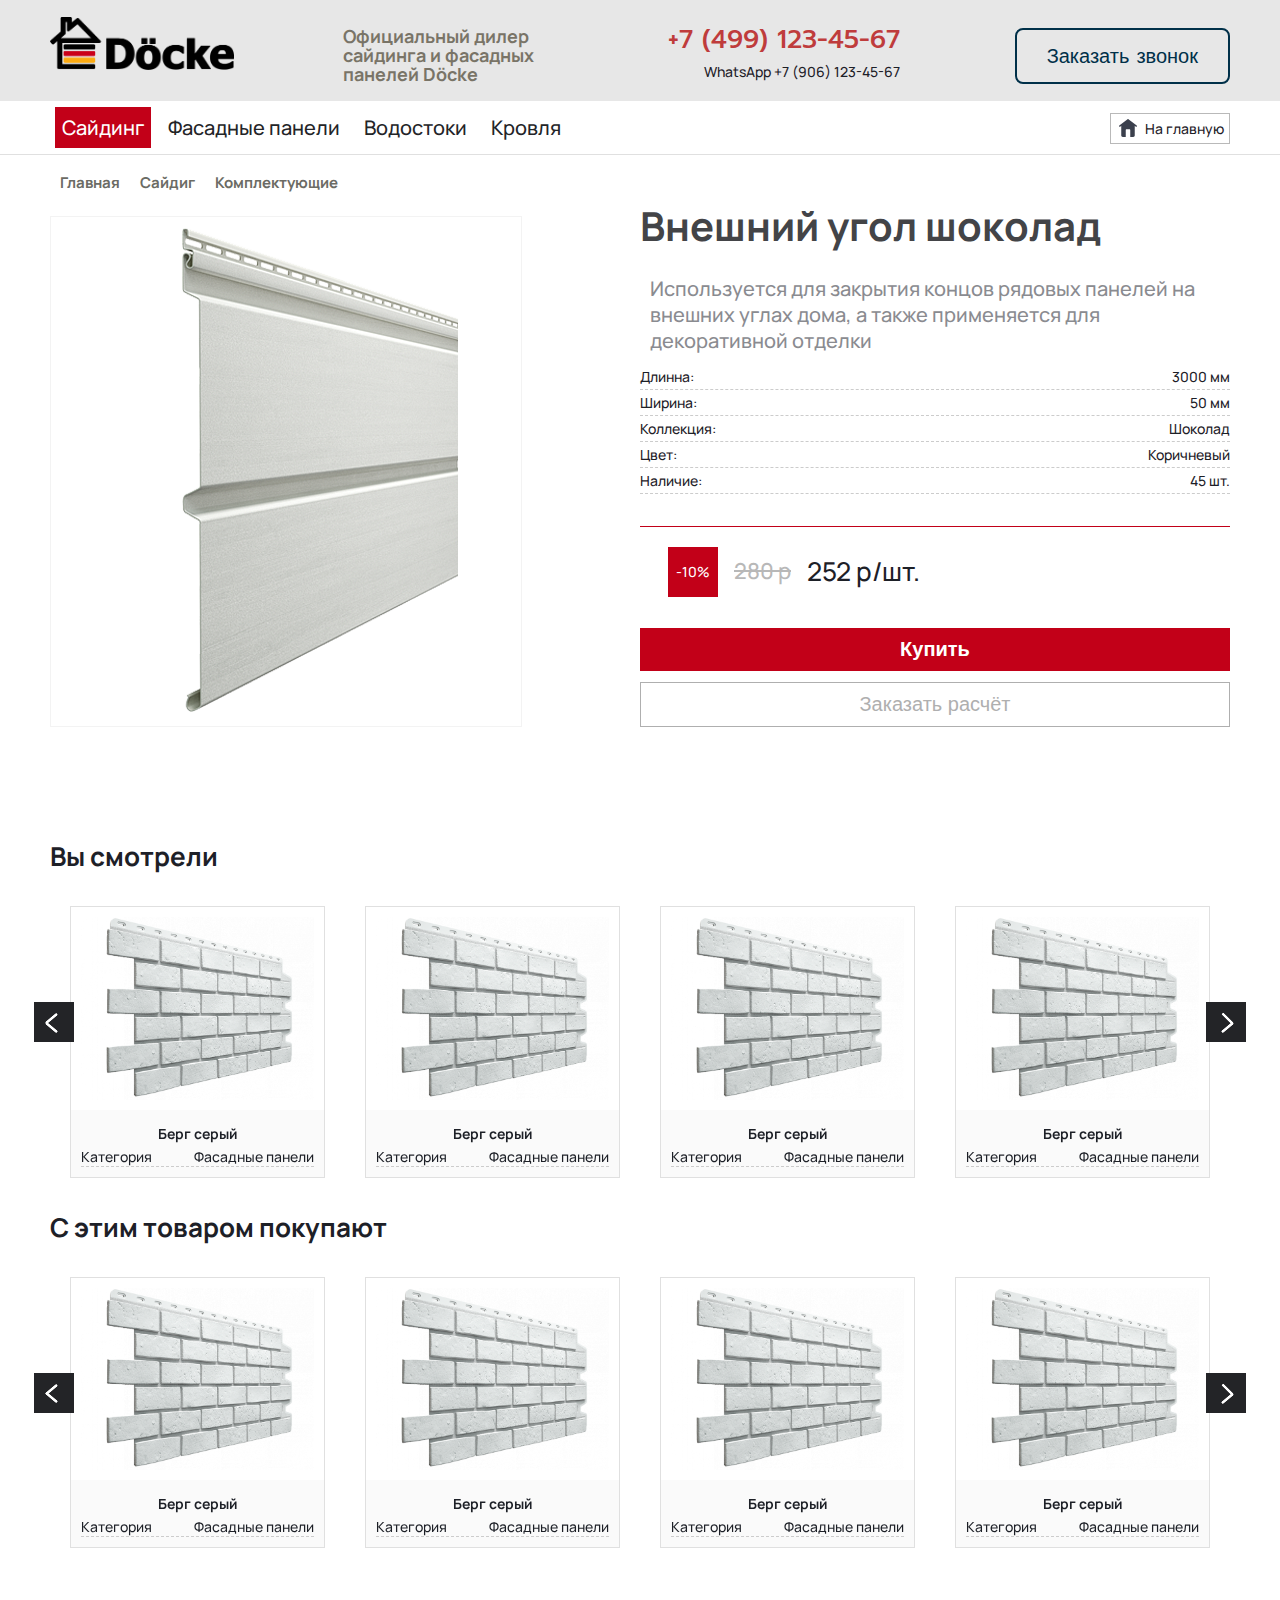
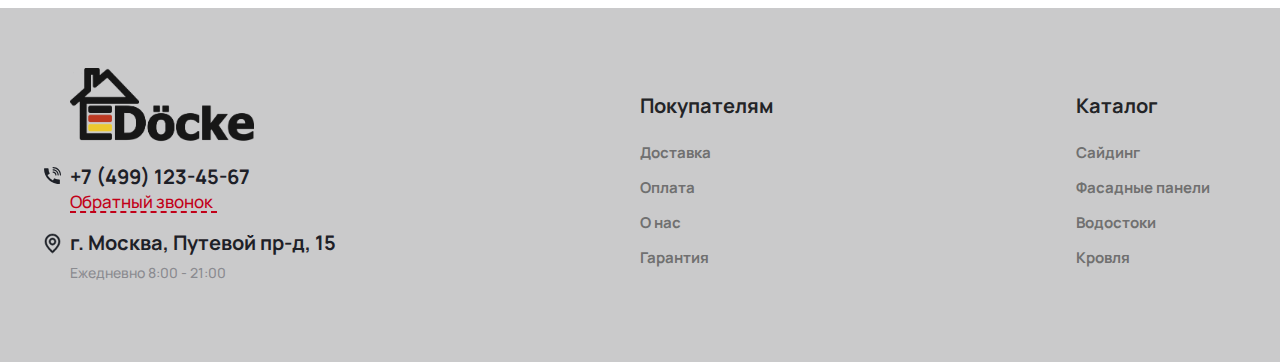
==== commit d28a0258: "77" ====
--- a/product.html
+++ b/product.html
@@ -72,15 +72,296 @@
     </div>
 </header>
 
+<div class="pagination-wrapper">
+    <div class="container">
+        <div class="pagination-inner">
+            <div class="pagination-item">
+                <a href="index.html" class="pagination-link">Главная</a>
+            </div>
+            <div class="pagination-item">
+                <a href="siding.html" class="pagination-link">Сайдиг</a>
+            </div>
+            <div class="pagination-item">
+                <a href="siding.html" class="pagination-link">Комплектующие</a>
+            </div>
+        </div>
+    </div>
+</div>
 
 <section class="product-main">
     <div class="container">
         <div class="product-main-wrapper">
-            <div class="product-slider">
+            <div class="product-img">
+                <img src="images/popular-item/BRUS_D6S_PLOMBIR_PREV.png" alt="" class="product-img-inner">
+            </div>
+            <div class="product-description">
+                <h1 class="product-title">Внешний угол шоколад</h1>
+                <div class="description-wrapper">
+                    <p class="description-text">Используется для закрытия
+                        концов рядовых панелей на
+                        внешних углах дома, а также
+                        применяется для декоративной отделки
+                    </p>
+                    <div class="description-bottom">
+                        <div class="description-data-wrapper">
+                            <div class="description-name">
+                                <span class="description-text-small">Длинна:</span>
+                            </div>
+                            <div class="description-data">
+                                <span class="description-text-small">3000 мм</span>
+                            </div>
+                        </div>
+                       <div class="description-data-wrapper">
+                           <div class="description-name">
+                               <span class="description-text-small">Ширина:</span>
+                           </div>
+                           <div class="description-data">
+                               <span class="description-text-small">50 мм</span>
+                           </div>
+                       </div>
+                       <div class="description-data-wrapper">
+                           <div class="description-name">
+                               <span class="description-text-small">Коллекция:</span>
+                           </div>
+                           <div class="description-data">
+                               <span class="description-text-small">Шоколад</span>
+                           </div>
+                       </div>
+                       <div class="description-data-wrapper">
+                           <div class="description-name">
+                               <span class="description-text-small">Цвет:</span>
+                           </div>
+                           <div class="description-data">
+                               <span class="description-text-small">Коричневый</span>
+                           </div>
+                       </div>
+                        <div class="description-data-wrapper">
+                            <div class="description-name">
+                                <span class="description-text-small">Наличие:</span>
+                            </div>
+                            <div class="description-data">
+                                <span class="description-text-small">45 шт.</span>
+                            </div>
+                        </div>
+                    </div>
+                </div>
+                <div class="sale-wrapper">
+                    <div class="product-sale">
+                        <span class="sale-text">-10%</span>
+                    </div>
+                    <s class="old-price">280 р</s>
+                    <p class="new-price">252 р/шт.</p>
+                </div>
+                <button class="by-now">Купить</button>
+                <button class="calculate">Заказать расчёт</button>
+            </div>
+        </div>
+    </div>
+</section>
 
-            </div>
-            <div class="product-description">
+<section class="product-bottom">
+    <div class="container">
+        <p class="recent-title">Вы смотрели</p>
+        <div class="recent-wrapper-slider">
+            <div class="recent-product">
+                <div class="recent-item">
+                    <div class="recent-img-wrap">
+                        <img src="images/fasad-panel/BERG_Seryy.png" alt="" class="recent-img">
+                    </div>
+                    <div class="recent-content-wrap">
+                        <p class="recent-subtitle">Берг серый</p>
+                        <div class="recent-category">
+                            <span class="recent-name">Категория</span>
+                            <span class="recent-name">Фасадные панели</span>
+                        </div>
+                    </div>
+                </div>
+            </div>
+            <div class="recent-product">
+                <div class="recent-item">
+                    <div class="recent-img-wrap">
+                        <img src="images/fasad-panel/BERG_Seryy.png" alt="" class="recent-img">
+                    </div>
+                    <div class="recent-content-wrap">
+                        <p class="recent-subtitle">Берг серый</p>
+                        <div class="recent-category">
+                            <span class="recent-name">Категория</span>
+                            <span class="recent-name">Фасадные панели</span>
+                        </div>
+                    </div>
+                </div>
+            </div>
+            <div class="recent-product">
+                <div class="recent-item">
+                    <div class="recent-img-wrap">
+                        <img src="images/fasad-panel/BERG_Seryy.png" alt="" class="recent-img">
+                    </div>
+                    <div class="recent-content-wrap">
+                        <p class="recent-subtitle">Берг серый</p>
+                        <div class="recent-category">
+                            <span class="recent-name">Категория</span>
+                            <span class="recent-name">Фасадные панели</span>
+                        </div>
+                    </div>
+                </div>
+            </div>
+            <div class="recent-product">
+                <div class="recent-item">
+                    <div class="recent-img-wrap">
+                        <img src="images/fasad-panel/BERG_Seryy.png" alt="" class="recent-img">
+                    </div>
+                    <div class="recent-content-wrap">
+                        <p class="recent-subtitle">Берг серый</p>
+                        <div class="recent-category">
+                            <span class="recent-name">Категория</span>
+                            <span class="recent-name">Фасадные панели</span>
+                        </div>
+                    </div>
+                </div>
+            </div>
+            <div class="recent-product">
+                <div class="recent-item">
+                    <div class="recent-img-wrap">
+                        <img src="images/fasad-panel/BERG_Seryy.png" alt="" class="recent-img">
+                    </div>
+                    <div class="recent-content-wrap">
+                        <p class="recent-subtitle">Берг серый</p>
+                        <div class="recent-category">
+                            <span class="recent-name">Категория</span>
+                            <span class="recent-name">Фасадные панели</span>
+                        </div>
+                    </div>
+                </div>
+            </div>
+            <div class="recent-product">
+                <div class="recent-item">
+                    <div class="recent-img-wrap">
+                        <img src="images/fasad-panel/BERG_Seryy.png" alt="" class="recent-img">
+                    </div>
+                    <div class="recent-content-wrap">
+                        <p class="recent-subtitle">Берг серый</p>
+                        <div class="recent-category">
+                            <span class="recent-name">Категория</span>
+                            <span class="recent-name">Фасадные панели</span>
+                        </div>
+                    </div>
+                </div>
+            </div>
+            <div class="recent-product">
+                <div class="recent-item">
+                    <div class="recent-img-wrap">
+                        <img src="images/fasad-panel/BERG_Seryy.png" alt="" class="recent-img">
+                    </div>
+                    <div class="recent-content-wrap">
+                        <p class="recent-subtitle">Берг серый</p>
+                        <div class="recent-category">
+                            <span class="recent-name">Категория</span>
+                            <span class="recent-name">Фасадные панели</span>
+                        </div>
+                    </div>
+                </div>
+            </div>
+        </div>
 
+        <p class="recent-title">С этим товаром покупают</p>
+        <div class="recent-wrapper-slider">
+            <div class="recent-product">
+                <div class="recent-item">
+                    <div class="recent-img-wrap">
+                        <img src="images/fasad-panel/BERG_Seryy.png" alt="" class="recent-img">
+                    </div>
+                    <div class="recent-content-wrap">
+                        <p class="recent-subtitle">Берг серый</p>
+                        <div class="recent-category">
+                            <span class="recent-name">Категория</span>
+                            <span class="recent-name">Фасадные панели</span>
+                        </div>
+                    </div>
+                </div>
+            </div>
+            <div class="recent-product">
+                <div class="recent-item">
+                    <div class="recent-img-wrap">
+                        <img src="images/fasad-panel/BERG_Seryy.png" alt="" class="recent-img">
+                    </div>
+                    <div class="recent-content-wrap">
+                        <p class="recent-subtitle">Берг серый</p>
+                        <div class="recent-category">
+                            <span class="recent-name">Категория</span>
+                            <span class="recent-name">Фасадные панели</span>
+                        </div>
+                    </div>
+                </div>
+            </div>
+            <div class="recent-product">
+                <div class="recent-item">
+                    <div class="recent-img-wrap">
+                        <img src="images/fasad-panel/BERG_Seryy.png" alt="" class="recent-img">
+                    </div>
+                    <div class="recent-content-wrap">
+                        <p class="recent-subtitle">Берг серый</p>
+                        <div class="recent-category">
+                            <span class="recent-name">Категория</span>
+                            <span class="recent-name">Фасадные панели</span>
+                        </div>
+                    </div>
+                </div>
+            </div>
+            <div class="recent-product">
+                <div class="recent-item">
+                    <div class="recent-img-wrap">
+                        <img src="images/fasad-panel/BERG_Seryy.png" alt="" class="recent-img">
+                    </div>
+                    <div class="recent-content-wrap">
+                        <p class="recent-subtitle">Берг серый</p>
+                        <div class="recent-category">
+                            <span class="recent-name">Категория</span>
+                            <span class="recent-name">Фасадные панели</span>
+                        </div>
+                    </div>
+                </div>
+            </div>
+            <div class="recent-product">
+                <div class="recent-item">
+                    <div class="recent-img-wrap">
+                        <img src="images/fasad-panel/BERG_Seryy.png" alt="" class="recent-img">
+                    </div>
+                    <div class="recent-content-wrap">
+                        <p class="recent-subtitle">Берг серый</p>
+                        <div class="recent-category">
+                            <span class="recent-name">Категория</span>
+                            <span class="recent-name">Фасадные панели</span>
+                        </div>
+                    </div>
+                </div>
+            </div>
+            <div class="recent-product">
+                <div class="recent-item">
+                    <div class="recent-img-wrap">
+                        <img src="images/fasad-panel/BERG_Seryy.png" alt="" class="recent-img">
+                    </div>
+                    <div class="recent-content-wrap">
+                        <p class="recent-subtitle">Берг серый</p>
+                        <div class="recent-category">
+                            <span class="recent-name">Категория</span>
+                            <span class="recent-name">Фасадные панели</span>
+                        </div>
+                    </div>
+                </div>
+            </div>
+            <div class="recent-product">
+                <div class="recent-item">
+                    <div class="recent-img-wrap">
+                        <img src="images/fasad-panel/BERG_Seryy.png" alt="" class="recent-img">
+                    </div>
+                    <div class="recent-content-wrap">
+                        <p class="recent-subtitle">Берг серый</p>
+                        <div class="recent-category">
+                            <span class="recent-name">Категория</span>
+                            <span class="recent-name">Фасадные панели</span>
+                        </div>
+                    </div>
+                </div>
             </div>
         </div>
     </div>
--- a/css/style.css
+++ b/css/style.css
@@ -1,4 +1,5 @@
 @import "siding.css";
+@import "product.css";
 
 *,
 *::before,
@@ -72,7 +73,7 @@
 /* #ca0019-- красный */
 
 body {
-    color: #003049;
+    color: #1D2027;
     font-family: "Manrope", sans-serif;
     font-size: 14px;
     line-height: 19px;
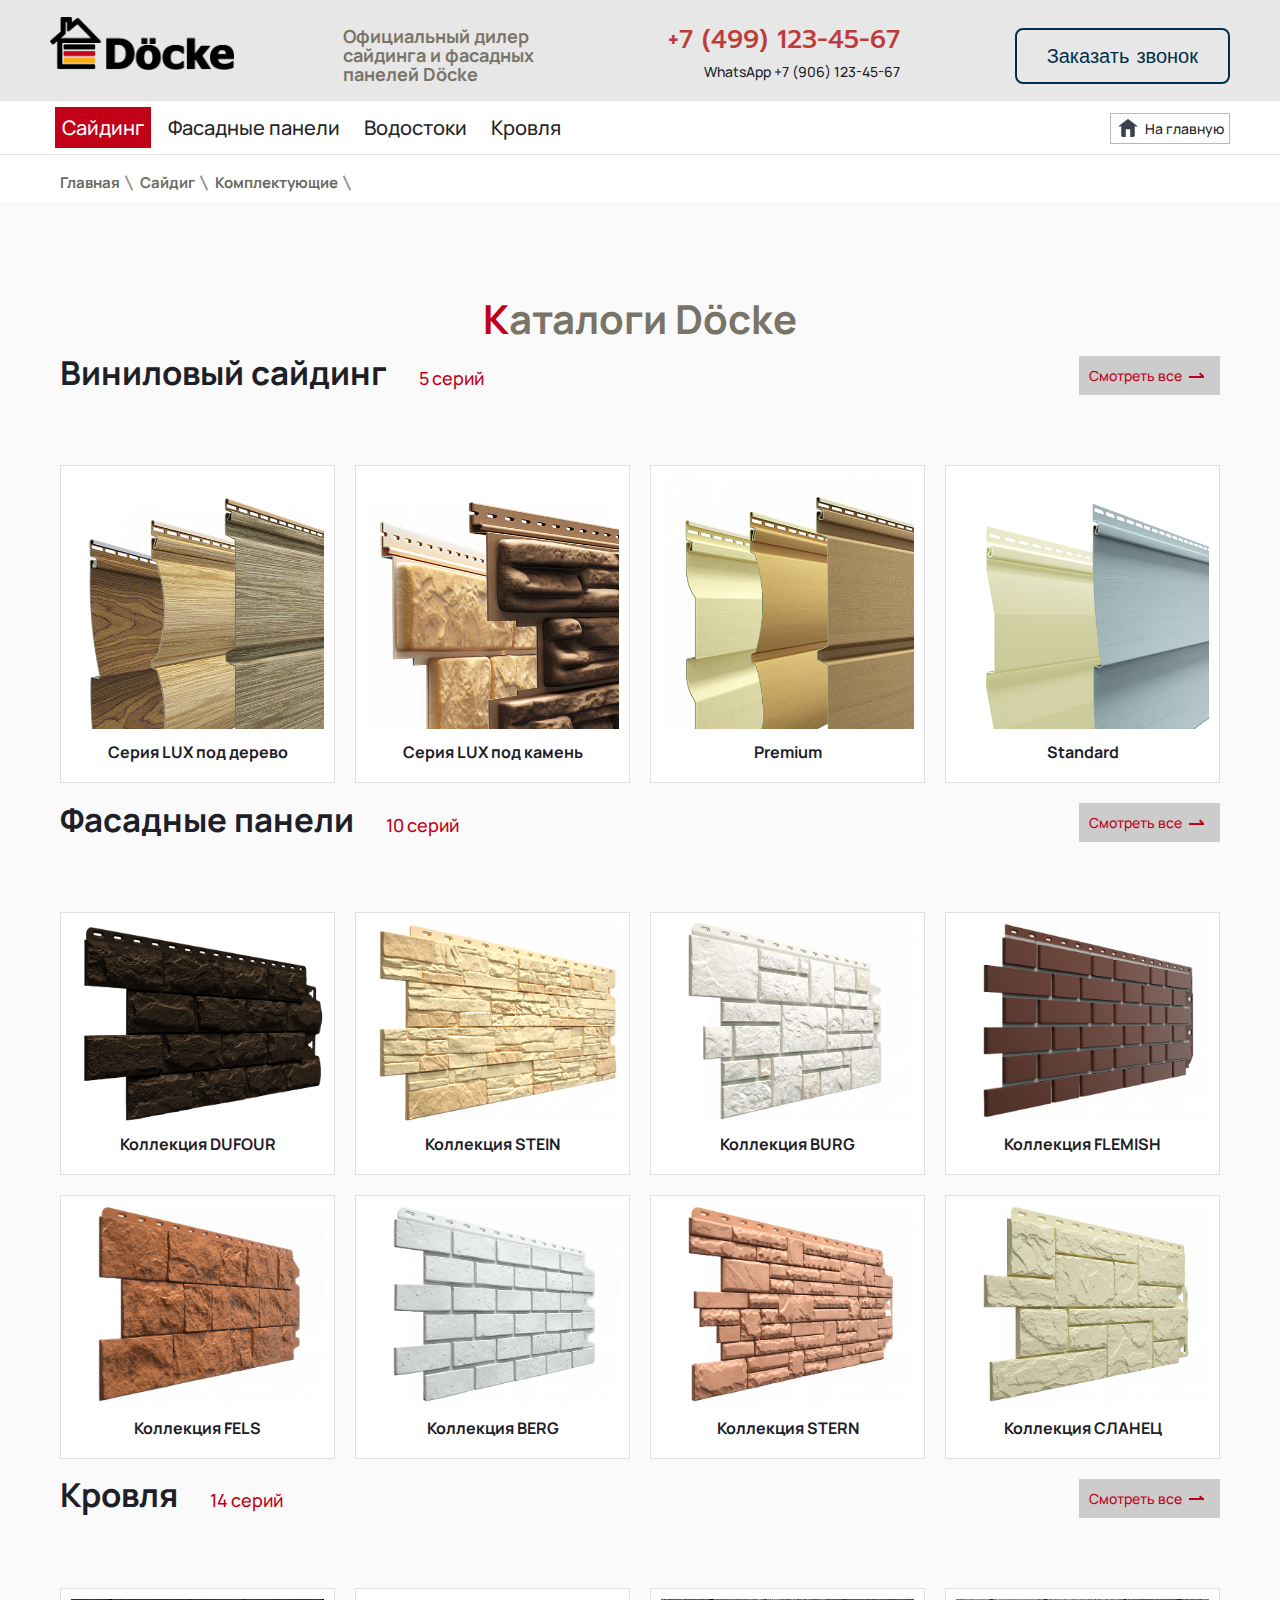
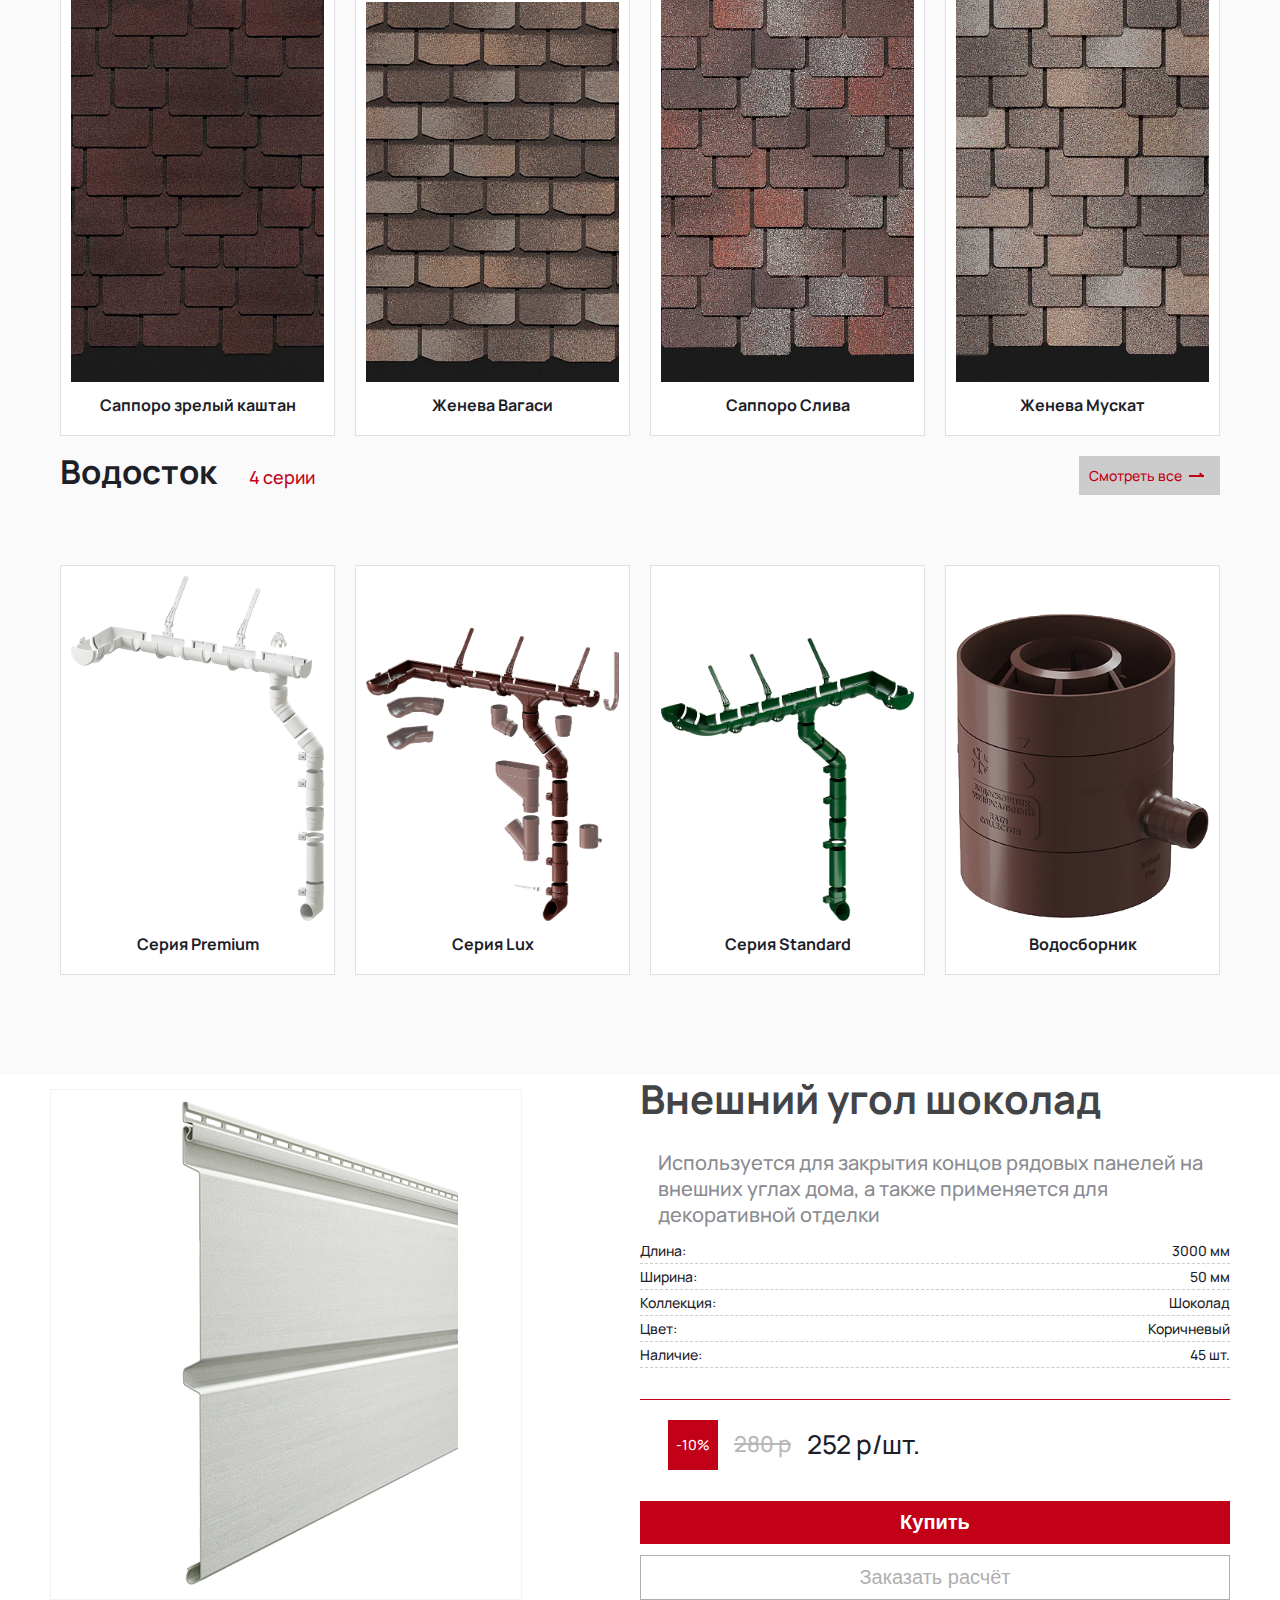
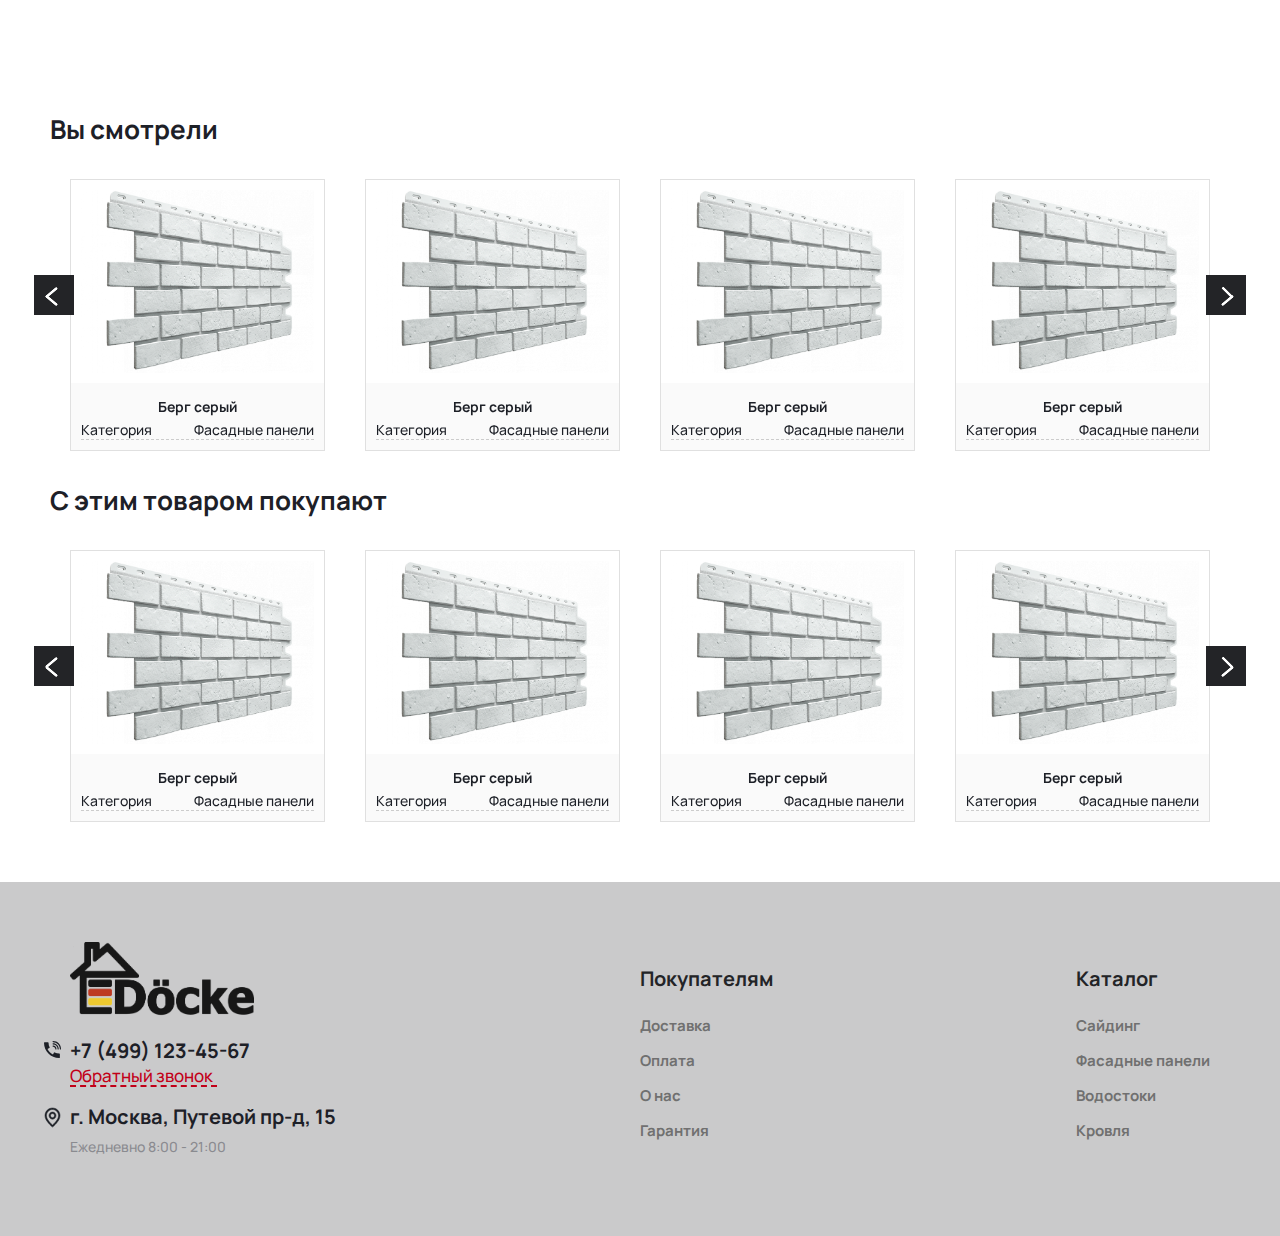
==== commit bdfba4e9: "99" ====
--- a/product.html
+++ b/product.html
@@ -88,6 +88,204 @@
     </div>
 </div>
 
+
+<section class="products">
+    <div class="container">
+        <div class="products-wrapper">
+            <h2 class="products-title"><span class="red-title">К</span>аталоги Döcke</h2>
+
+            <div class="products-top-wrapper">
+                <div class="products-title-wrapper">
+                    <h3 class="category-title">Виниловый сайдинг</h3>
+                    <div class="category-counter">
+                        <span class="siries-num">5</span>
+                        <span class="siries-text">серий</span>
+                    </div>
+                </div>
+                <a href="siding.html" class="view-all-category">
+                    <span>Смотреть все</span>
+                </a>
+            </div>
+
+            <div class="products-siries-inner">
+
+                <div class="products-siries-item">
+                    <a class="prewiev-wrap">
+                        <img src="images/preview-category/11.png" alt="" class="prewiev-img">
+                    </a>
+                    <p class="products-siries-id">Серия LUX под дерево</p>
+                </div>
+                <div class="products-siries-item">
+                    <a class="prewiev-wrap">
+                        <img src="images/preview-category/21.png" alt="" class="prewiev-img">
+                    </a>
+                    <p class="products-siries-id">Серия LUX под камень</p>
+                </div>
+                <div class="products-siries-item">
+                    <a class="prewiev-wrap">
+                        <img src="images/preview-category/3.png" alt="" class="prewiev-img">
+                    </a>
+                    <p class="products-siries-id">Premium</p>
+                </div>
+                <div class="products-siries-item">
+                    <a class="prewiev-wrap">
+                        <img src="images/preview-category/4.png" alt="" class="prewiev-img">
+                    </a>
+                    <p class="products-siries-id">Standard</p>
+                </div>
+            </div>
+
+            <div class="products-top-wrapper">
+                <div class="products-title-wrapper">
+                    <h3 class="category-title">Фасадные панели</h3>
+                    <div class="category-counter">
+                        <span class="siries-num">10</span>
+                        <span class="siries-text">серий</span>
+                    </div>
+                </div>
+                <a href="siding.html" class="view-all-category">
+                    <span>Смотреть все</span>
+                </a>
+            </div>
+
+            <div class="products-siries-inner">
+
+                <div class="products-siries-item">
+                    <a class="prewiev-wrap"></a>
+                    <img src="images/fasad-panel/Dufour_ishgil_prev.png" alt="" class="prewiev-img">
+                    <p class="products-siries-id">Коллекция DUFOUR</p>
+                </div>
+                <div class="products-siries-item">
+                    <a class="prewiev-wrap">
+                        <img src="images/fasad-panel/STEIN_YAntarnyy.png" alt="" class="prewiev-img">
+                    </a>
+                    <p class="products-siries-id">Коллекция STEIN</p>
+                </div>
+                <div class="products-siries-item">
+                    <a class="prewiev-wrap">
+                        <img src="images/fasad-panel/BURG_tsvet_shersti.png" alt="" class="prewiev-img">
+                    </a>
+                    <p class="products-siries-id">Коллекция BURG</p>
+                </div>
+                <div class="products-siries-item">
+                    <a class="prewiev-wrap">
+                        <img src="images/fasad-panel/FLEMISH_Korichnevyy.png" alt="" class="prewiev-img">
+                    </a>
+                    <p class="products-siries-id">Коллекция FLEMISH</p>
+                </div>
+                <div class="products-siries-item">
+                    <a class="prewiev-wrap">
+                        <img src="images/fasad-panel/FELS_Terrakotovyy.png" alt="" class="prewiev-img">
+                    </a>
+                    <p class="products-siries-id">Коллекция FELS</p>
+                </div>
+                <div class="products-siries-item">
+                    <a class="prewiev-wrap">
+                        <img src="images/fasad-panel/BERG_Seryy.png" alt="" class="prewiev-img">
+                    </a>
+                    <p class="products-siries-id">Коллекция BERG</p>
+                </div>
+                <div class="products-siries-item">
+                    <a class="prewiev-wrap">
+                        <img src="images/fasad-panel/STERN_Rodos.png" alt="" class="prewiev-img">
+                    </a>
+                    <p class="products-siries-id">Коллекция STERN</p>
+                </div>
+                <div class="products-siries-item">
+                    <a class="prewiev-wrap">
+                        <img src="images/fasad-panel/SLATE_SHamoni.png" alt="" class="prewiev-img">
+                    </a>
+                    <p class="products-siries-id">Коллекция СЛАНЕЦ</p>
+                </div>
+            </div>
+
+            <div class="products-top-wrapper">
+                <div class="products-title-wrapper">
+                    <h3 class="category-title">Кровля</h3>
+                    <div class="category-counter">
+                        <span class="siries-num">14</span>
+                        <span class="siries-text">серий</span>
+                    </div>
+                </div>
+                <a href="siding.html" class="view-all-category">
+                    <span>Смотреть все</span>
+                </a>
+            </div>
+
+            <div class="products-siries-inner">
+                <div class="products-siries-item">
+                    <a class="prewiev-wrap">
+                        <img src="images/roof/sapporo_zrelyy_kashtan_prev1.jpg" alt="" class="prewiev-img">
+                    </a>
+                    <p class="products-siries-id">Саппоро зрелый каштан</p>
+                </div>
+                <div class="products-siries-item">
+                    <a class="prewiev-wrap">
+                        <img src="images/roof/zheneva_vagasi_prev1.jpg" alt="" class="prewiev-img">
+                    </a>
+                    <p class="products-siries-id">Женева Вагаси</p>
+                </div>
+                <div class="products-siries-item">
+                    <a class="prewiev-wrap">
+                        <img src="images/roof/Sapporo_sliva_prev.jpg" alt="" class="prewiev-img">
+                    </a>
+                    <p class="products-siries-id">Саппоро Слива</p>
+                </div>
+                <div class="products-siries-item">
+                    <a class="prewiev-wrap">
+                        <img src="images/roof/Sapporo_vagasi_prev.jpg" alt="" class="prewiev-img">
+                    </a>
+                    <p class="products-siries-id">Женева Мускат</p>
+                </div>
+            </div>
+
+            <div class="products-top-wrapper">
+                <div class="products-title-wrapper">
+                    <h3 class="category-title">Водосток</h3>
+                    <div class="category-counter">
+                        <span class="siries-num">4</span>
+                        <span class="siries-text">серии</span>
+                    </div>
+                </div>
+                <a class="view-all-category">
+                    <span>Смотреть все</span>
+                </a>
+            </div>
+
+            <div class="products-siries-inner">
+
+                <div class="products-siries-item">
+                    <a class="prewiev-wrap">
+                        <img src="images/waterstock/all_plombir_1.png" alt="" class="prewiev-img">
+                    </a>
+                    <p class="products-siries-id">Серия Premium</p>
+                </div>
+                <div class="products-siries-item">
+                    <a class="prewiev-wrap">
+                        <img src="images/waterstock/LUX_shok1_1_.png" alt="" class="prewiev-img">
+                    </a>
+                    <p class="products-siries-id">Серия Lux</p>
+                </div>
+                <div class="products-siries-item">
+                    <a class="prewiev-wrap">
+                        <img src="images/waterstock/zelenyy_1.png" alt="" class="prewiev-img">
+                    </a>
+                    <p class="products-siries-id">Серия Standard</p>
+                </div>
+                <div class="products-siries-item">
+                    <a class="prewiev-wrap">
+                        <img src="images/waterstock/vodosbornik.png" alt="" class="prewiev-img">
+                    </a>
+                    <p class="products-siries-id">Водосборник</p>
+                </div>
+
+            </div>
+
+        </div>
+    </div>
+</section>
+
+
 <section class="product-main">
     <div class="container">
         <div class="product-main-wrapper">
@@ -105,7 +303,7 @@
                     <div class="description-bottom">
                         <div class="description-data-wrapper">
                             <div class="description-name">
-                                <span class="description-text-small">Длинна:</span>
+                                <span class="description-text-small">Длина:</span>
                             </div>
                             <div class="description-data">
                                 <span class="description-text-small">3000 мм</span>
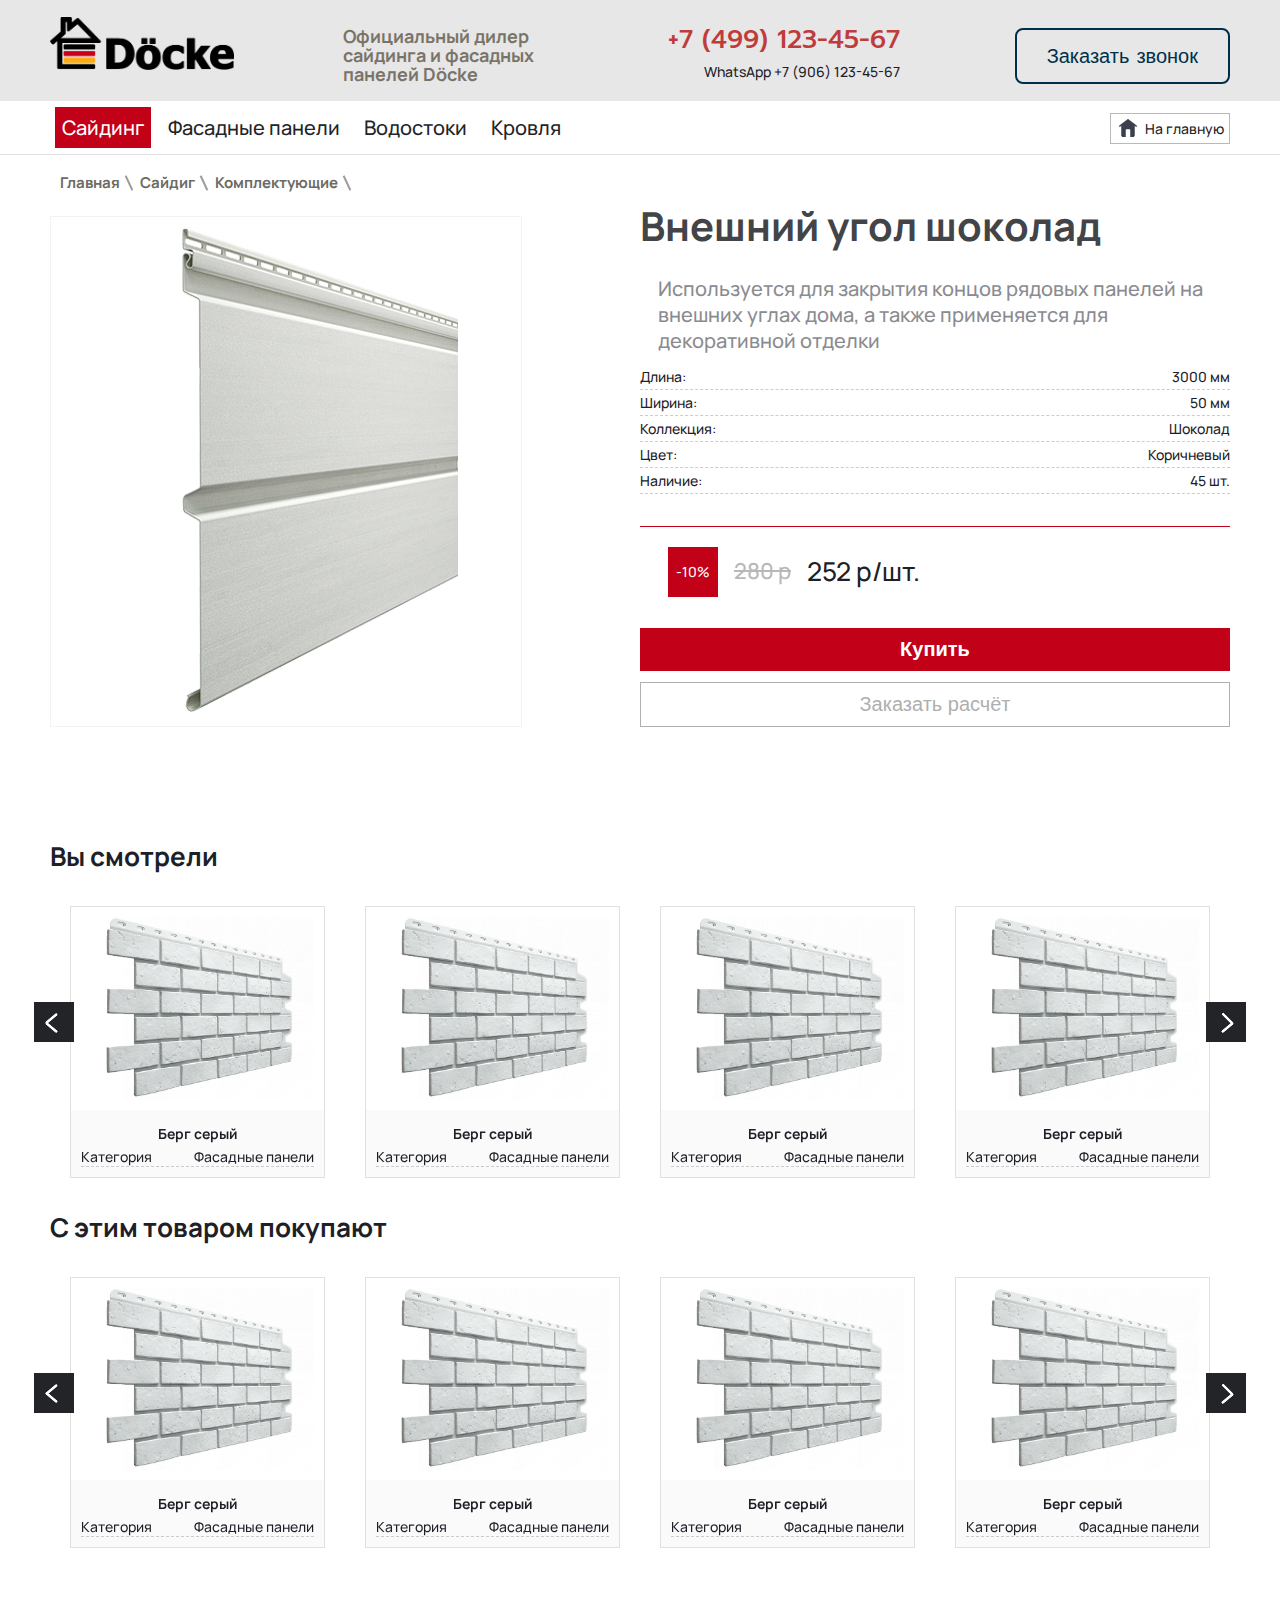
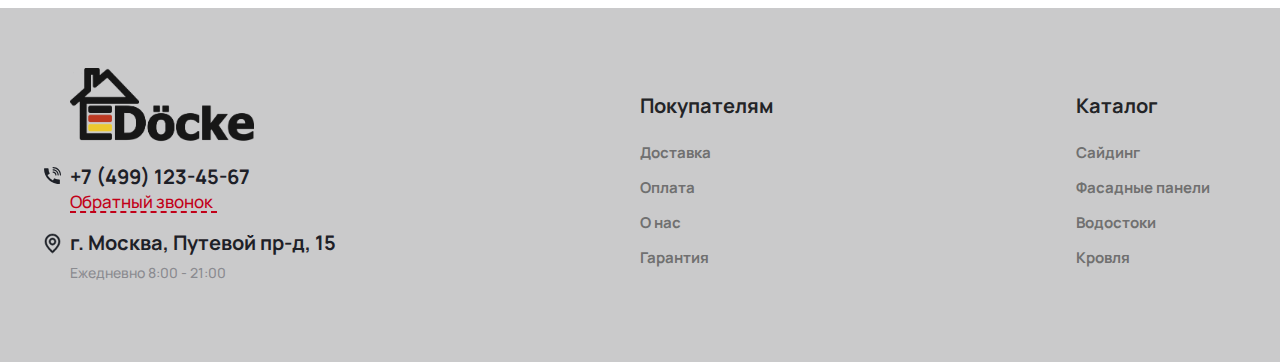
==== commit dcf2bfcd: "10" ====
--- a/product.html
+++ b/product.html
@@ -89,201 +89,7 @@
 </div>
 
 
-<section class="products">
-    <div class="container">
-        <div class="products-wrapper">
-            <h2 class="products-title"><span class="red-title">К</span>аталоги Döcke</h2>
-
-            <div class="products-top-wrapper">
-                <div class="products-title-wrapper">
-                    <h3 class="category-title">Виниловый сайдинг</h3>
-                    <div class="category-counter">
-                        <span class="siries-num">5</span>
-                        <span class="siries-text">серий</span>
-                    </div>
-                </div>
-                <a href="siding.html" class="view-all-category">
-                    <span>Смотреть все</span>
-                </a>
-            </div>
-
-            <div class="products-siries-inner">
-
-                <div class="products-siries-item">
-                    <a class="prewiev-wrap">
-                        <img src="images/preview-category/11.png" alt="" class="prewiev-img">
-                    </a>
-                    <p class="products-siries-id">Серия LUX под дерево</p>
-                </div>
-                <div class="products-siries-item">
-                    <a class="prewiev-wrap">
-                        <img src="images/preview-category/21.png" alt="" class="prewiev-img">
-                    </a>
-                    <p class="products-siries-id">Серия LUX под камень</p>
-                </div>
-                <div class="products-siries-item">
-                    <a class="prewiev-wrap">
-                        <img src="images/preview-category/3.png" alt="" class="prewiev-img">
-                    </a>
-                    <p class="products-siries-id">Premium</p>
-                </div>
-                <div class="products-siries-item">
-                    <a class="prewiev-wrap">
-                        <img src="images/preview-category/4.png" alt="" class="prewiev-img">
-                    </a>
-                    <p class="products-siries-id">Standard</p>
-                </div>
-            </div>
-
-            <div class="products-top-wrapper">
-                <div class="products-title-wrapper">
-                    <h3 class="category-title">Фасадные панели</h3>
-                    <div class="category-counter">
-                        <span class="siries-num">10</span>
-                        <span class="siries-text">серий</span>
-                    </div>
-                </div>
-                <a href="siding.html" class="view-all-category">
-                    <span>Смотреть все</span>
-                </a>
-            </div>
-
-            <div class="products-siries-inner">
-
-                <div class="products-siries-item">
-                    <a class="prewiev-wrap"></a>
-                    <img src="images/fasad-panel/Dufour_ishgil_prev.png" alt="" class="prewiev-img">
-                    <p class="products-siries-id">Коллекция DUFOUR</p>
-                </div>
-                <div class="products-siries-item">
-                    <a class="prewiev-wrap">
-                        <img src="images/fasad-panel/STEIN_YAntarnyy.png" alt="" class="prewiev-img">
-                    </a>
-                    <p class="products-siries-id">Коллекция STEIN</p>
-                </div>
-                <div class="products-siries-item">
-                    <a class="prewiev-wrap">
-                        <img src="images/fasad-panel/BURG_tsvet_shersti.png" alt="" class="prewiev-img">
-                    </a>
-                    <p class="products-siries-id">Коллекция BURG</p>
-                </div>
-                <div class="products-siries-item">
-                    <a class="prewiev-wrap">
-                        <img src="images/fasad-panel/FLEMISH_Korichnevyy.png" alt="" class="prewiev-img">
-                    </a>
-                    <p class="products-siries-id">Коллекция FLEMISH</p>
-                </div>
-                <div class="products-siries-item">
-                    <a class="prewiev-wrap">
-                        <img src="images/fasad-panel/FELS_Terrakotovyy.png" alt="" class="prewiev-img">
-                    </a>
-                    <p class="products-siries-id">Коллекция FELS</p>
-                </div>
-                <div class="products-siries-item">
-                    <a class="prewiev-wrap">
-                        <img src="images/fasad-panel/BERG_Seryy.png" alt="" class="prewiev-img">
-                    </a>
-                    <p class="products-siries-id">Коллекция BERG</p>
-                </div>
-                <div class="products-siries-item">
-                    <a class="prewiev-wrap">
-                        <img src="images/fasad-panel/STERN_Rodos.png" alt="" class="prewiev-img">
-                    </a>
-                    <p class="products-siries-id">Коллекция STERN</p>
-                </div>
-                <div class="products-siries-item">
-                    <a class="prewiev-wrap">
-                        <img src="images/fasad-panel/SLATE_SHamoni.png" alt="" class="prewiev-img">
-                    </a>
-                    <p class="products-siries-id">Коллекция СЛАНЕЦ</p>
-                </div>
-            </div>
-
-            <div class="products-top-wrapper">
-                <div class="products-title-wrapper">
-                    <h3 class="category-title">Кровля</h3>
-                    <div class="category-counter">
-                        <span class="siries-num">14</span>
-                        <span class="siries-text">серий</span>
-                    </div>
-                </div>
-                <a href="siding.html" class="view-all-category">
-                    <span>Смотреть все</span>
-                </a>
-            </div>
-
-            <div class="products-siries-inner">
-                <div class="products-siries-item">
-                    <a class="prewiev-wrap">
-                        <img src="images/roof/sapporo_zrelyy_kashtan_prev1.jpg" alt="" class="prewiev-img">
-                    </a>
-                    <p class="products-siries-id">Саппоро зрелый каштан</p>
-                </div>
-                <div class="products-siries-item">
-                    <a class="prewiev-wrap">
-                        <img src="images/roof/zheneva_vagasi_prev1.jpg" alt="" class="prewiev-img">
-                    </a>
-                    <p class="products-siries-id">Женева Вагаси</p>
-                </div>
-                <div class="products-siries-item">
-                    <a class="prewiev-wrap">
-                        <img src="images/roof/Sapporo_sliva_prev.jpg" alt="" class="prewiev-img">
-                    </a>
-                    <p class="products-siries-id">Саппоро Слива</p>
-                </div>
-                <div class="products-siries-item">
-                    <a class="prewiev-wrap">
-                        <img src="images/roof/Sapporo_vagasi_prev.jpg" alt="" class="prewiev-img">
-                    </a>
-                    <p class="products-siries-id">Женева Мускат</p>
-                </div>
-            </div>
-
-            <div class="products-top-wrapper">
-                <div class="products-title-wrapper">
-                    <h3 class="category-title">Водосток</h3>
-                    <div class="category-counter">
-                        <span class="siries-num">4</span>
-                        <span class="siries-text">серии</span>
-                    </div>
-                </div>
-                <a class="view-all-category">
-                    <span>Смотреть все</span>
-                </a>
-            </div>
-
-            <div class="products-siries-inner">
-
-                <div class="products-siries-item">
-                    <a class="prewiev-wrap">
-                        <img src="images/waterstock/all_plombir_1.png" alt="" class="prewiev-img">
-                    </a>
-                    <p class="products-siries-id">Серия Premium</p>
-                </div>
-                <div class="products-siries-item">
-                    <a class="prewiev-wrap">
-                        <img src="images/waterstock/LUX_shok1_1_.png" alt="" class="prewiev-img">
-                    </a>
-                    <p class="products-siries-id">Серия Lux</p>
-                </div>
-                <div class="products-siries-item">
-                    <a class="prewiev-wrap">
-                        <img src="images/waterstock/zelenyy_1.png" alt="" class="prewiev-img">
-                    </a>
-                    <p class="products-siries-id">Серия Standard</p>
-                </div>
-                <div class="products-siries-item">
-                    <a class="prewiev-wrap">
-                        <img src="images/waterstock/vodosbornik.png" alt="" class="prewiev-img">
-                    </a>
-                    <p class="products-siries-id">Водосборник</p>
-                </div>
-
-            </div>
-
-        </div>
-    </div>
-</section>
+
 
 
 <section class="product-main">
--- a/css/style.css
+++ b/css/style.css
@@ -485,12 +485,12 @@
     }
 }
 
-.products {
+.product {
     padding: 90px 0 90px;
     background-color: #fafafa;
 }
 
-.products-title {
+.product-main-title {
     text-align: center;
     font-weight: 700;
     font-size: 40px;
@@ -498,17 +498,137 @@
     color: #797467;
 }
 
-.products-title-wrapper {
-    display: flex;
-    align-items: baseline;
-}
-
-.products-top-wrapper {
+.product-category-tabs {
+    margin-top: 30px;
+    display: flex;
+    justify-content: center;
+}
+
+.category-tabs-item {
+    max-width: 172px;
+    padding: 10px;
+    margin: 10px;
+}
+
+.tabs-img-wrap {
+    background-color: #cecece;
+    overflow: hidden;
+    width: 150px;
+    height: 150px;
+    border-radius: 50%;
+}
+
+.tabs-img-wrap.active {
+    border: 4px solid #c20018;
+}
+
+.category-img {
+    width: 100%;
+}
+
+.category-name {
+    font-size: 16px;
+    font-weight: 700;
+    margin-top: 20px;
+    text-align: center;
+}
+
+.product-subcategory-tabs {
+    margin-top: 20px;
+    padding: 15px 0 15px;
+    display: flex;
+    justify-content: center;
+}
+
+.subcategory-item {
+    margin: 0 10px;
+}
+
+.subcategory-link {
+    border: 2px solid #65676c;
+    border-radius: 8px;
+    padding: 7px;
+    font-size: 16px;
+}
+
+.subcategory-link.active {
+    border:2px solid #c20018;
+    color: #c20018;
+}
+
+.product-card-wrapper {
+    margin-top: 50px;
     display: flex;
     justify-content: space-between;
-    align-items: center;
-    padding: 10px 10px 60px;
-}
+    flex-wrap: wrap;
+}
+
+.card-item {
+    margin: 5px;
+    border-radius: 8px;
+    border: 1px solid #cbcbcb;
+    max-width: 23%;
+    display: flex;
+    flex-direction: column;
+}
+
+.card-item:hover {
+    border: 1px solid #c20018;
+}
+
+.card-inner-img {
+    padding: 20px;
+}
+
+.card-img {
+    width: 100%;
+}
+
+.card-description {
+    display: flex;
+    flex-direction: column;
+    padding: 20px;
+    flex-grow: 1;
+}
+
+.card-title {
+    font-size: 16px;
+    font-weight: 700;
+    margin-bottom: 15px;
+}
+
+.card-price-wrap {
+    margin-bottom: 20px;
+}
+
+.price-name {
+    color: #8b8b88;
+}
+
+.price-data {
+    font-size: 16px;
+    font-weight: 700;
+}
+
+.card-link {
+    padding: 10px;
+    background-color: #c20018;
+    color: white;
+    text-align: center;
+    width: 100%;
+}
+
+/*.products-title-wrapper {*/
+/*    display: flex;*/
+/*    align-items: baseline;*/
+/*}*/
+
+/*.products-top-wrapper {*/
+/*    display: flex;*/
+/*    justify-content: space-between;*/
+/*    align-items: center;*/
+/*    padding: 10px 10px 60px;*/
+/*}*/
 
 .category-counter {
     margin-left: 32px;
